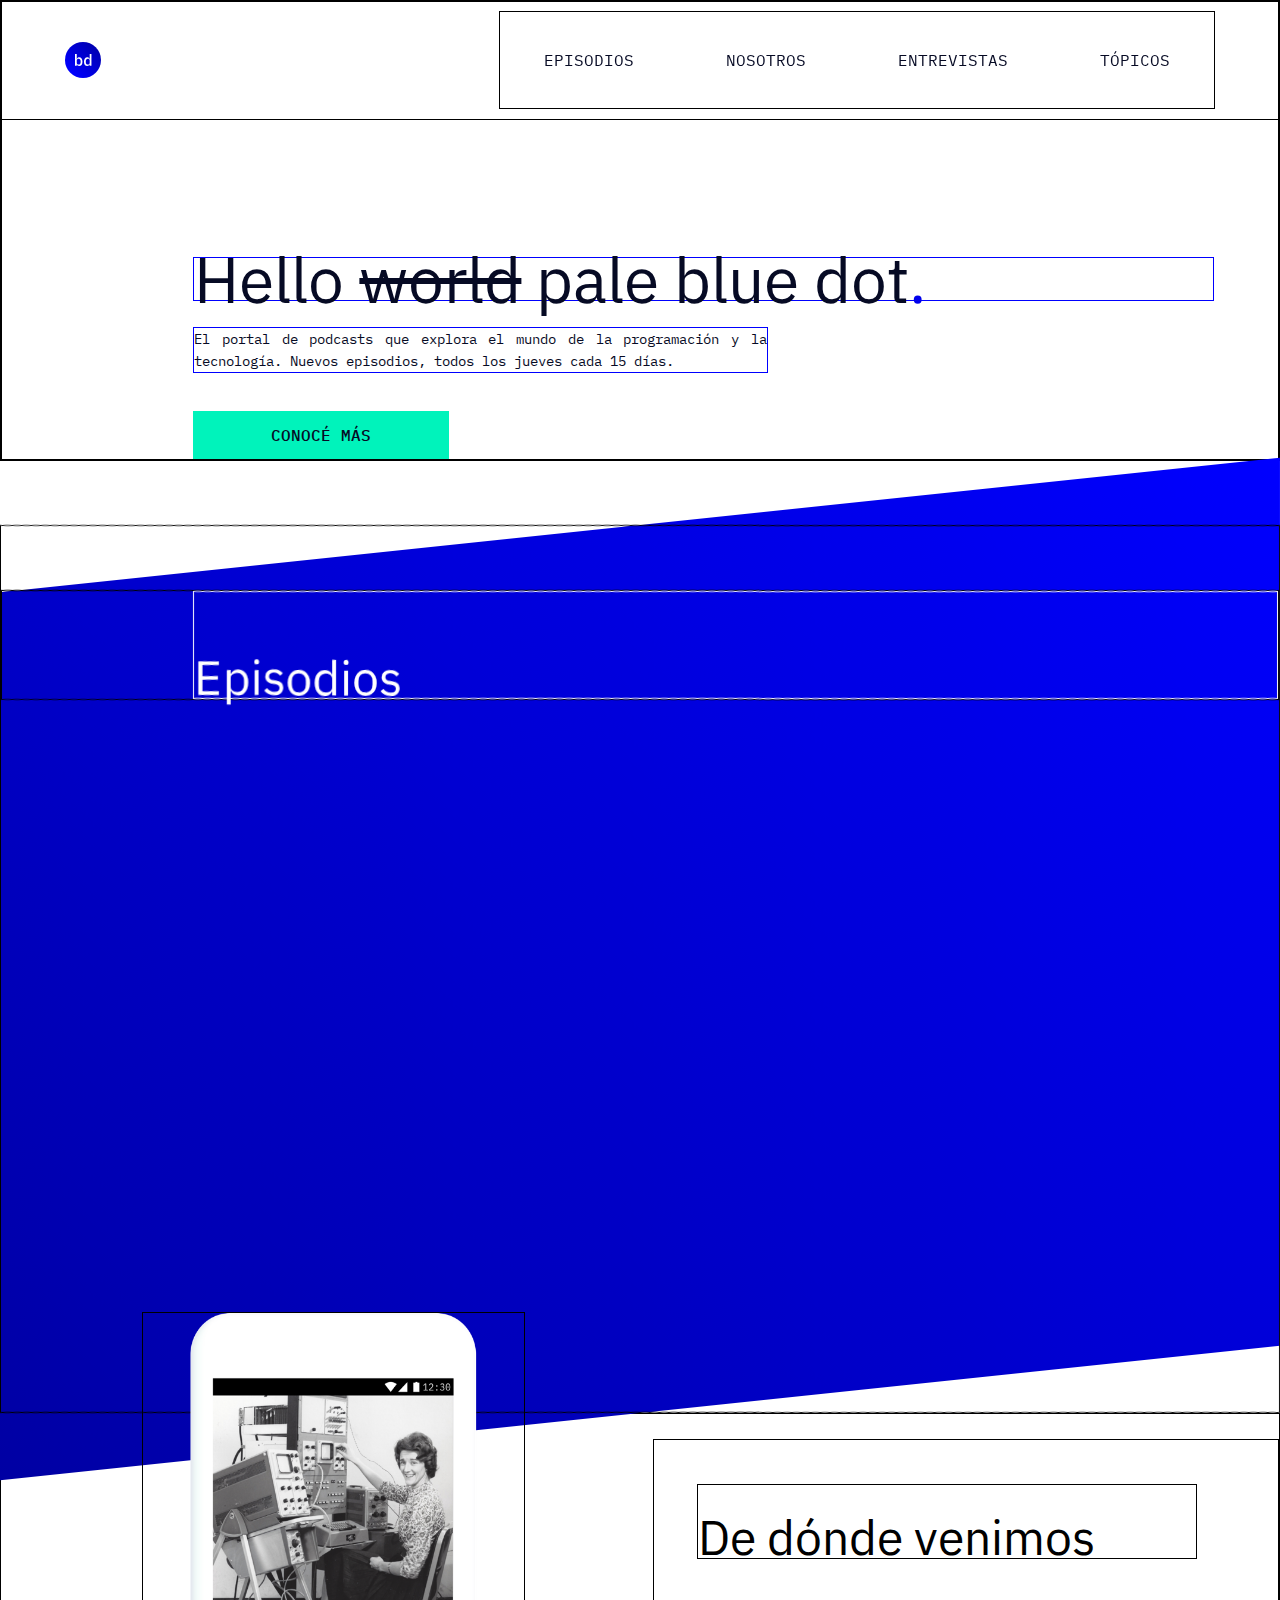
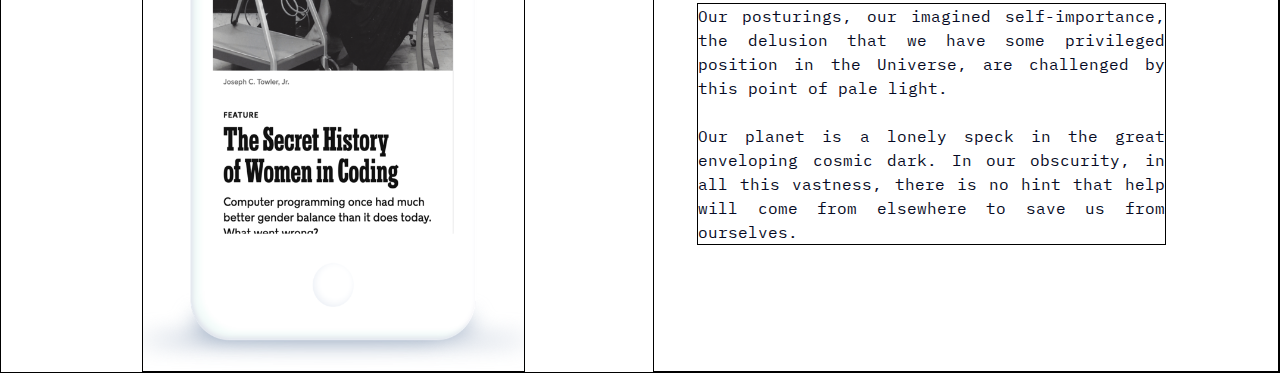
==== index.html @ 6a72f2ea "refactor nosotros" ====
<!DOCTYPE html>
<html lang="en">
    <head>
        <meta charset="UTF-8">
        <meta name="viewport" content="width=device-width,initial-scale=1.0">
        <link rel="stylesheet" href="Styles/styles.css"/>
        <link rel="stylesheet" href="https://use.fontawesome.com/releases/v5.8.1/css/all.css" integrity="sha384-50oBUHEmvpQ+1lW4y57PTFmhCaXp0ML5d60M1M7uH2+nqUivzIebhndOJK28anvf" crossorigin="anonymous">
        <title>PodCast</title>   
    </head>

    <body>
      <header>
        <img class="logo" src="Images/logo.svg" alt="LogoAplicacion"/>
         <nav>
            <div class="menu">
              <input class="menu-btn" type="checkbox" id="menu-btn"/>
              <label class="menu-icon" for="menu-btn">
                <i id="bars" class="fa fa-bars"></i>
                <i id="cross" class="fas fa-times"></i>
              </label>
                  <ul>
                    <li><a href="#episodies">EPISODIOS</a></li>
                    <li><a href="#about_us">NOSOTROS</a></li>
                    <li><a href="#lnkguests" >ENTREVISTAS</a></li>
                    <li><a href="#lnkTopics">TÓPICOS</a></li>
                  </ul>
            </div>
         </nav>
      </header> 
      <main>
        
         <section  id="home" >
            <div class="container"> 
              <h1>Hello <span id="spanWorld">world</span> pale blue dot<span id="dot">.</span></h1>
              <p id="pmobile">Un podcast que explora el mundo de la programación. Nuevos episodios, todos los jueves cada 15 días.</p>
              <p id="pweb">El portal de podcasts que explora el mundo de la programación y la tecnología. Nuevos episodios, todos los jueves cada 15 días.</p>
              <button class="button"><a href="#lnksocialNetworks">CONOCÉ MÁS</a></button>
            </div>
         </section>

         <section id="episodies">
            <div class="container"> 
              <div class="tittleEpisodes">
                <h2>Episodios</h2>
              </div>
                <div class="frames">
                  <iframe class="iframe" src="https://open.spotify.com/embed-podcast/episode/6eCHJ8yOYtksW8OT93Dbdu" allow="encrypted-media"></iframe>
                  <iframe class="iframe" src="https://open.spotify.com/embed-podcast/episode/1ezdL2ivAGLwSE6Xbssxqt" allow="encrypted-media"></iframe>
                  <iframe class="iframe" src="https://open.spotify.com/embed-podcast/episode/31VyAQAwBiKoHVoYUCEzjQ" allow="encrypted-media"></iframe>
                  <iframe class="iframe" src="https://open.spotify.com/embed-podcast/episode/3BEGxvpxQz49uEfOx1MVkA" allow="encrypted-media"></iframe>
                </div>
                </div>
         </section>

         <section id="about_us">
           <div class="container"> 
              <img class="img" src="Images/phone.png" alt="phone"/>
            <div id="information_about_us">
              <h2>De dónde venimos</h2>
              <p>Our posturings, our imagined self-importance, the delusion that we have some privileged position in the Universe, are challenged by this point of pale light. 
               <br> <br> Our planet is a lonely speck in the great enveloping cosmic dark. In our obscurity, in all this vastness, there is no hint that help will come from elsewhere to save us from ourselves.</p>
            </div>
           </div>
         </section>
      </main>
    </body>
</html>
---- Styles/styles.css ----
@import url("https://fonts.googleapis.com/css?family=IBM+Plex+Sans:400,500,600&display=swap");
@import url("https://fonts.googleapis.com/css?family=IBM+Plex+Mono:400,500&display=swap");

* {
  margin: 0;
  padding:0;
  box-sizing: border-box;
  -moz-box-sizing:border-box ;
  -webkit-box-sizing: border-box;
}

/*GENERALES*/
.container {
  width: 100%;
  height: auto;
  padding-top: 10%;
  border: #000000 1px solid;
}

p {
  font-family: 'IBM Plex Mono', monospace;
  text-align: justify;
  font-size: 0.875em;
  color: #060A24;
  letter-spacing: 0;
  line-height: 22px;
}

h1 {
  font-family: 'IBM Plex Sans', sans-serif;
  font-size: 2.25em;
  color: #060A24;
  line-height: 42px;
  font-weight: 400;
  letter-spacing: 0;
}

.button {
  height:3em;
  font-family: 'IBM Plex Mono', monospace;
  font-weight: 500;
  font-size: 1em;
  background-color: #00F3BB;
  letter-spacing: 0;
  text-align: center;
  border: none;
}

.button a {
  text-decoration: none;
  color: #060A24;
}

button:hover {
  color :#FFFFFF;
  background: #00F0B8; 
  background: -webkit-linear-gradient(to left, #0000FE, #00F0B8);
  background: linear-gradient(to left, #0000FE, #00F0B8); 
}

h2{
  color: #000000;
  font-family: 'IBM Plex Sans', sans-serif;
  font-size: 2.25em;
  letter-spacing: 0;
  line-height: 42px;
  font-weight: 400;
  font-size: 40px;
}

/*HEADER*/
header {
  display: flex;
  position: fixed;
  justify-content: space-between;
  align-items: center;
  width: 100%;
  padding: 10px 5%;
  border: #000000 1px solid;
  /*background-color: #FFFFFF;
  z-index: 1;*/
}

header .logo {
  width: 24px;
}

header .menu-btn {
  display: none;
}

header nav .menu ul {
  width: 100%;
  position: absolute;
  right: 0;
  overflow: hidden;
  list-style: none;
  background: #0000EC;
  height: 0px;
  top: 44px;
  border: #000000 1px solid;
}

li a {
  display: block;
  margin: 24px;
  font-family: 'IBM Plex Mono', monospace;
  color: #FFFFFF ;
  line-height: 28px;
  font-size: 1em;
  text-decoration: none;
}

 li a:active  {
  color: rgba(6, 10, 36, 0.56);
  text-decoration: line-through;
}

header nav .menu .menu-btn:checked ~ ul {
  height: auto;
  transition: flex-basis 500ms ease-in-out;
}

#menu-btn:checked + label #bars{
  display: none;
  transition: flex-basis 500ms ease-in-out;
}
#menu-btn:not(:checked) + label #cross{
  display: none;
  transition: flex-basis 500ms ease-in-out;
}

/*HOME*/
#home  {
  display: flex;
  flex-direction: column;
  width: 100%;
  height: auto;
  border: #000000 1px solid;
}


#home h1 {
  width: 80%;
  margin: 5%;
  padding-top: 5%;
  border: #000000 1px solid;
}

#home p {
  margin: 5%;
  border: #000000 1px solid;
}

#home #pweb {
  display: none;
}


#home #dot {
  color:#060A24;
}

#spanWorld{
  text-decoration: line-through;
}

#home .button{
  width: 90%;
  margin: 5% ;
}

/*EPISODIES*/
#episodies {
  background-image: linear-gradient(225deg, #0000FF 0%, #0000A3 100%);
 -webkit-transform: skewY(-6deg);
 -ms-transform: skewY(-6deg);
  transform: skewY(-6deg);
  margin-top: 5%;
}

#episodies>* {
  -webkit-transform: skewY(6deg);
  -ms-transform: skewY(6deg);
  transform: skewY(6deg);
}

#episodies .tittleEpisodes {
  width: 100%;
  border: #000000 1px solid;
}

#episodies h2 {
  margin: 5%;
  padding-top: 5%;
  color: #FFFFFF;
  border: #000000 1px solid;
}

.frames {
  display: grid;
  grid-template-rows: repeat(4, 1fr);
  justify-content: center;
  /*margin: 10%;*/
  margin: 10% 10% 30% 10%
}

.iframe {
    width: 90%;
    height: 232px;
    margin: 4% 0% 0% 4%;
    border: none;
}

/*ABOUT AS*/

.img {
  width: 90%;
  position: relative;
  margin: -33% 0% 0% 5%;
}

#about_us .container  {
  display: flex;
  flex-direction: column;
  justify-content: center;
  width: 100%;
  border: #000000 1px solid;
}

#about_us h2 {
  width: 80%;
  margin: 5%;
  padding-top: 5%;
  border: #000000 1px solid;
}

#about_us p {
  margin: 5%;
  border: #000000 1px solid;
}






/*MEDIAQUERIES*/
/*TABLET*/
@media (min-width: 768px) {

  /*HOME*/
  #home h1 {
    margin: 0% 0% 0% 10%;
    padding-top: 0%;
    border:red 1px solid;
  }

  #home p {
    margin: 2% 0% 0% 10%;
    border: red 1px solid;
    width: 70%;
  }

  #home #pmobile {
    display: none;
  }

  #home #pweb {
     display: block;
  }
  
  #home #dot {
    color:#0000EC;
  }
  
  #home .button {
    margin: 3% 0% 0% 10%;
    width: 30%;
  }

   /*EPISODIES*/
   #episodies h2 {
    font-size: 3em;
    margin: 0% 0% 0% 10%;
    border:white 1px solid;
  }

  #episodies .container {
    padding-top: 5%;
  }

  .frames {
    display: grid;
    grid-template: repeat(2, 1fr)/repeat(2, 1fr);
    justify-content: center;
    margin: 0% 3% 10% 3%;
  }

  .iframe {
    margin: 10% 0% 0% 4%;
  }

  /*ABOUT AS*/

  #about_us .container {
    display: flex;
    flex-direction: row;
    border: #000000 1px solid;
    padding-top: 2%;
  }

  .img {
    width: 40%;
    height: 40%;
    position: relative;
    margin: -11% 0% 0% 5%;
    border: #000000 1px solid;
  }

  #about_us h2 {
    margin: 7%;
    font-size: 3em;
    border: #000000 1px solid;
  }

  #about_us p {
    width: 75%;
    margin: 7%;
    border: #000000 1px solid;
    font-size: 1em;
    line-height: 24px;
  }

  #information_about_us{
    margin: 0% 0% 0% 5%;
    width: 100%;
    border: #000000 1px solid;
  }
  
}

/*DESKTOP*/
@media (min-width: 1220px) {
  
  /*HEADER*/
  header nav .menu .menu-icon {
    display: none;
  }

  header nav .menu ul {
    position: relative;
    overflow: hidden;
    align-items: flex-end;
    background: unset;
    height: unset;
    top: 0;
  }

  header nav .menu  ul li {
    padding: 5px 10px;
    display: inline-block;
  } 

  li a {
    padding: 5px 10px;
    color: #060A24; 
  }

  li a:hover{
    text-decoration: line-through;
    color: #00F3BB ;
  }

  li a:active{
    text-decoration: line-through;
    color: rgba(6,10,36,0.56);
  }

  header .logo {
    width: 36px;
  }
  
  /*HOME*/
  #home h1 {
    font-size: 4em;
    margin: 10% 0% 0% 15%;
    border:blue 1px solid;
  }

  #home p {
    margin: 2% 0% 0% 15%;
    border: blue 1px solid;
    width: 45%;
  }

  #home #pmobile {
    display: none;
  }

  #home #pweb {
    display: block;
  }
  
  #home #dot {
    color:#0000EC;
  }
  #home .button {
    margin: 3% 0% 0% 15%;
    width: 20%;
  }

  /*EPISODIES*/
  #episodies h2 {
    font-size: 3em;
    margin: 0% 0% 0% 15%;
    border:white 1px solid;
  }
  #episodies .container {
    padding-top: 5%;
  }

 .frames {
    display: grid;
    grid-template: repeat(2, 1fr)/repeat(2, 1fr);
    justify-content: center;
    margin: 0% 3% 10% 3%;
  }

  .iframe {
    margin: 10% 0% 0% 4%;
  }



/*ABOUT AS*/

  #about_us .container {
    display: flex;
    flex-direction: row;
    border: #000000 1px solid;
    padding-top: 2%;
  }

  .img {
    width: 30%;
    height: 660px;
    position: relative;
    margin: -10% 0% 0% 11%;
    border: #000000 1px solid;
  }

  #about_us h2 {
    margin: 7%;
    font-size: 3em;
    border: #000000 1px solid;
  }

  #about_us p {
    width: 75%;
    margin: 7%;
    border: #000000 1px solid;
    font-size: 1em;
    line-height: 24px;
  }

  #information_about_us{
    margin: 0% 0% 0% 10%;
    width: 100%;
    border: #000000 1px solid;
  }

}
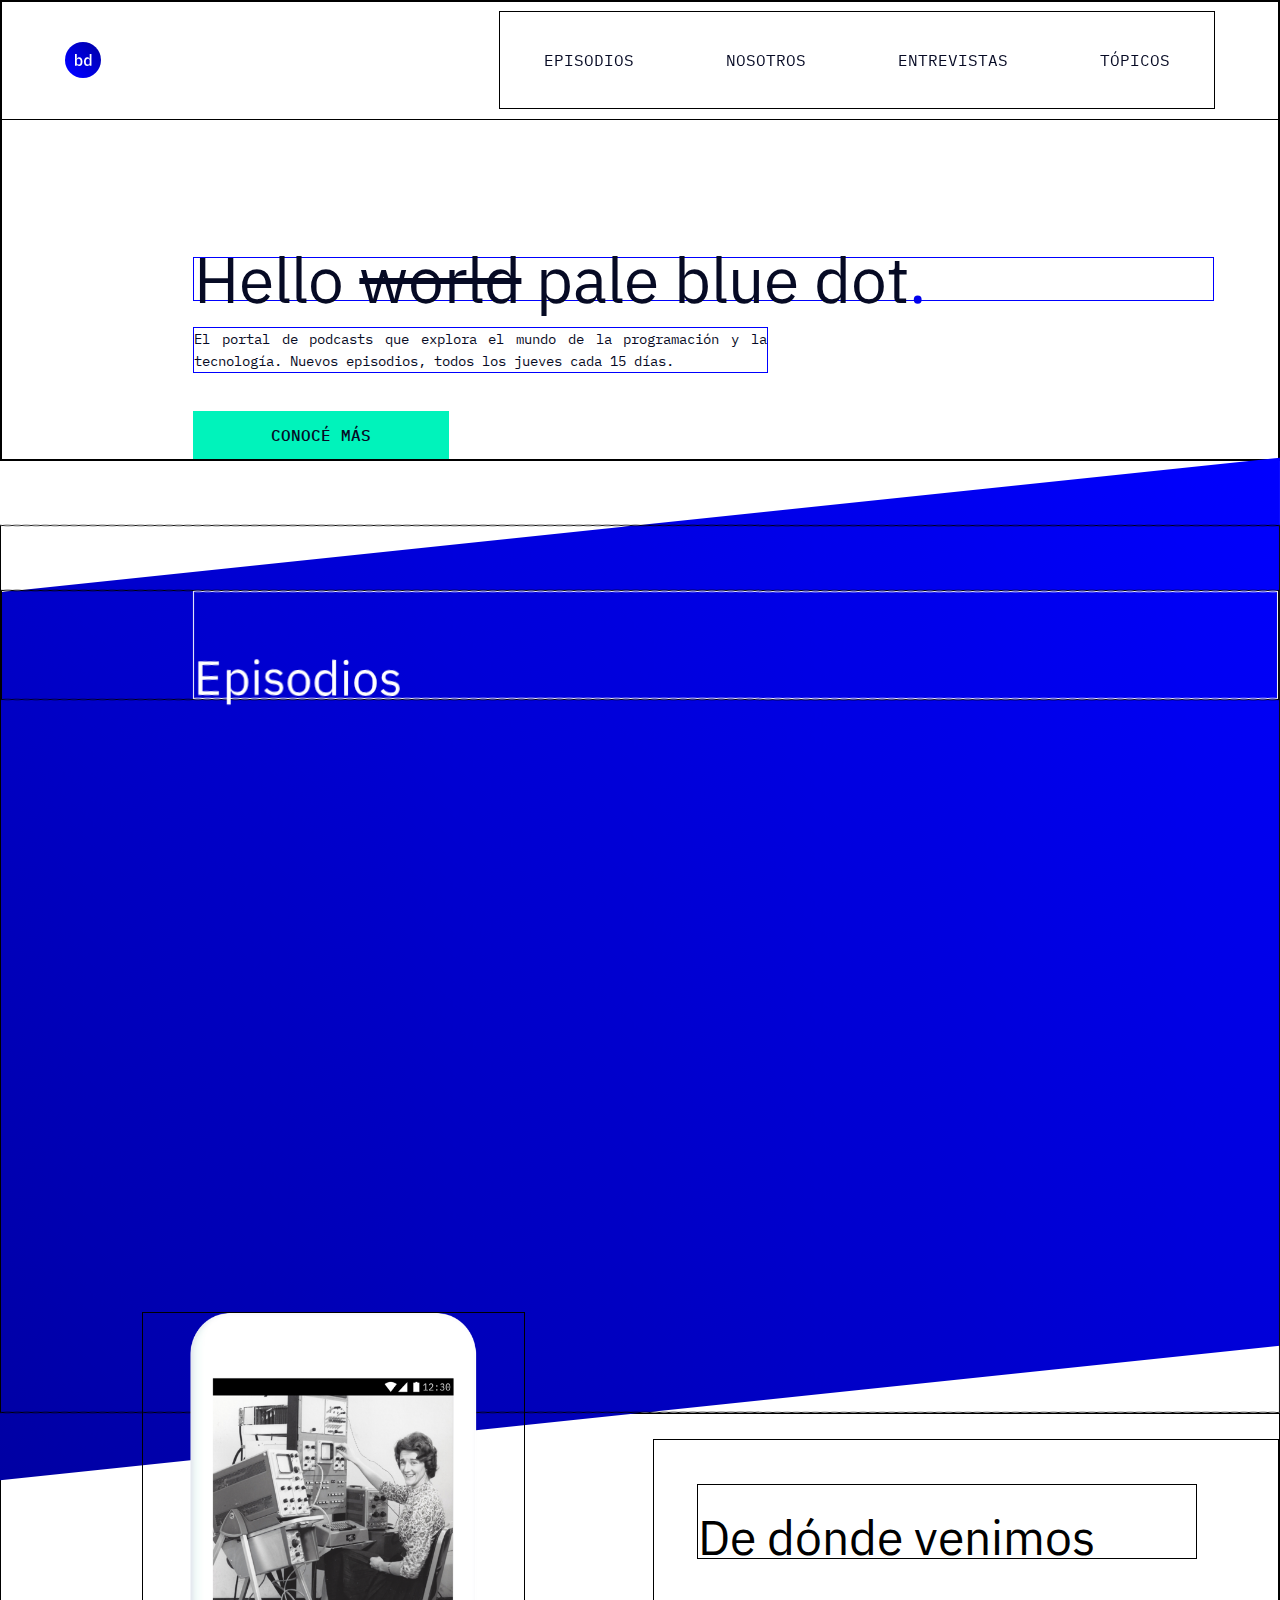
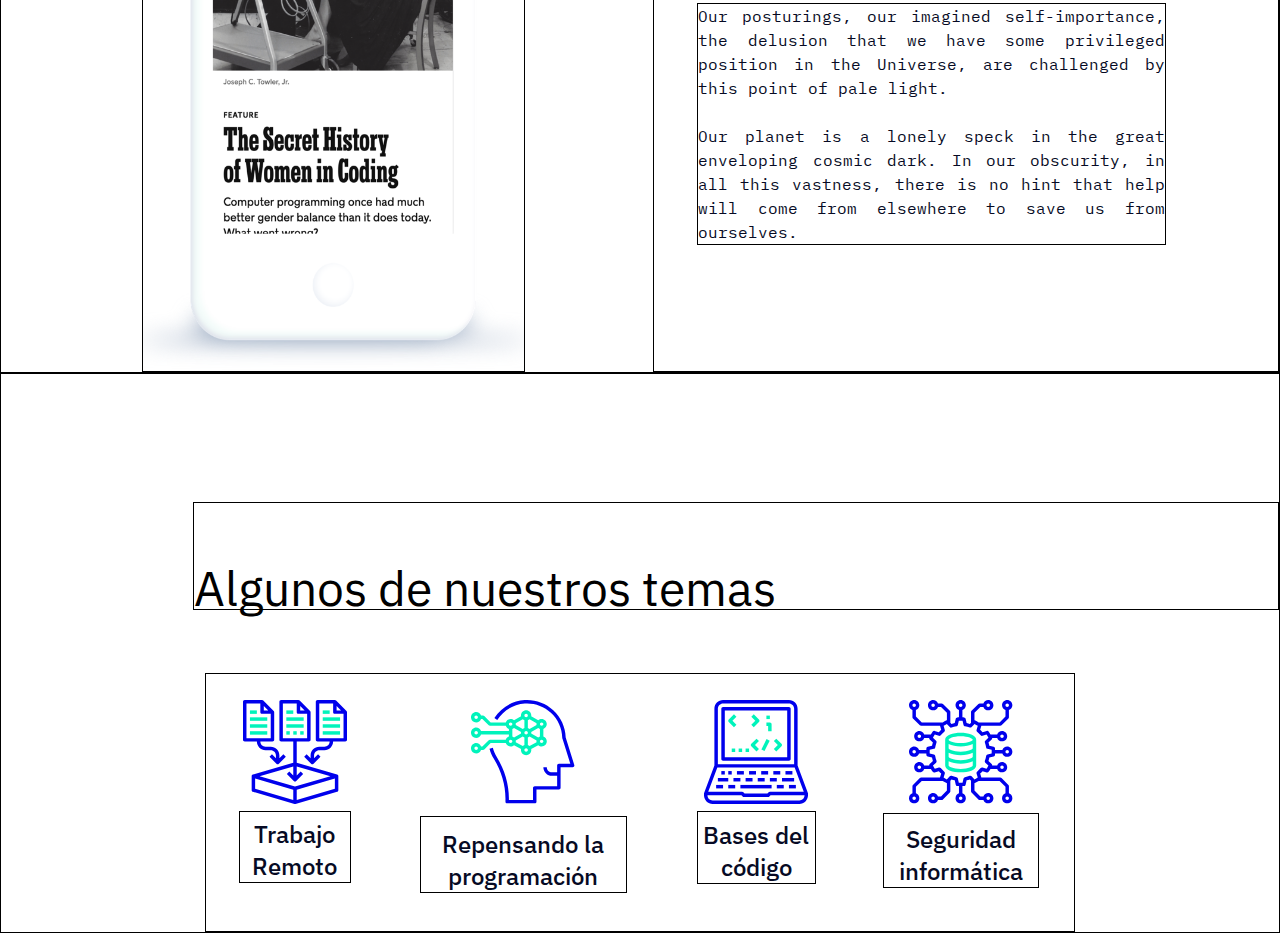
==== commit 6f4b30b9: "refactor topics" ====
--- a/index.html
+++ b/index.html
@@ -28,7 +28,6 @@
          </nav>
       </header> 
       <main>
-        
          <section  id="home" >
             <div class="container"> 
               <h1>Hello <span id="spanWorld">world</span> pale blue dot<span id="dot">.</span></h1>
@@ -62,6 +61,30 @@
             </div>
            </div>
          </section>
+
+         <section id="topics">
+           <div class="container" >
+              <h2>Algunos de nuestros temas</h2>
+              <div class="topic_icons">
+                <div class="icon">
+                  <img src="Images/icon1.svg" alt="icon1"/>
+                  <h3>Trabajo Remoto</h3>  
+                </div>
+                <div class="icon">
+                  <img src="Images/icon2.svg" alt="icon2"/>
+                  <h3>Repensando la programación</h3>   
+                </div>
+                <div class="icon">
+                  <img src="Images/icon3.svg" alt="icon3"/>
+                  <h3>Bases del código</h3>  
+                </div>
+                <div class="icon">
+                  <img src="Images/icon4.svg" alt="icon4"/>
+                  <h3>Seguridad informática</h3>    
+                </div>
+              </div> 
+           </div>
+         </section>
       </main>
     </body>
 </html>--- a/Styles/styles.css
+++ b/Styles/styles.css
@@ -68,6 +68,15 @@
   font-size: 40px;
 }
 
+h3 {
+  font-family: 'IBM Plex Sans', sans-serif;
+  font-size: 1.5em;
+  color: #060A24;
+  font-weight: 500;
+  letter-spacing: 0;
+  text-align: center;
+}
+
 /*HEADER*/
 header {
   display: flex;
@@ -213,6 +222,25 @@
 }
 
 /*ABOUT AS*/
+#about_us .container  {
+  display: flex;
+  flex-direction: column;
+  justify-content: center;
+  width: 100%;
+  border: #000000 1px solid;
+}
+
+#about_us h2 {
+  width: 80%;
+  margin: 5%;
+  padding-top: 5%;
+  border: #000000 1px solid;
+}
+
+#about_us p {
+  margin: 5%;
+  border: #000000 1px solid;
+}
 
 .img {
   width: 90%;
@@ -220,29 +248,43 @@
   margin: -33% 0% 0% 5%;
 }
 
-#about_us .container  {
+/*GUESTS*/
+
+
+/*TOPICS*/
+
+#topics .container  {
   display: flex;
   flex-direction: column;
-  justify-content: center;
-  width: 100%;
-  border: #000000 1px solid;
-}
-
-#about_us h2 {
-  width: 80%;
+  width: 100%;
+  border: #000000 1px solid;
+}
+
+#topics h2 {
   margin: 5%;
   padding-top: 5%;
   border: #000000 1px solid;
 }
 
-#about_us p {
-  margin: 5%;
-  border: #000000 1px solid;
-}
-
-
-
-
+#topics h3 {
+  margin: 3%;
+  padding-top: 3%;
+  border: #000000 1px solid;
+}
+
+#topics .topic_icons {
+  display: flex;
+  flex-direction: column;
+  justify-content: space-around;
+}
+
+
+.icon {
+  display: flex;
+  flex-direction: column;
+  align-items: center;
+  margin: 3%;
+}
 
 
 /*MEDIAQUERIES*/
@@ -381,6 +423,10 @@
     width: 36px;
   }
   
+  h2 {
+    font-size: 3em;
+  }
+
   /*HOME*/
   #home h1 {
     font-size: 4em;
@@ -412,7 +458,6 @@
 
   /*EPISODIES*/
   #episodies h2 {
-    font-size: 3em;
     margin: 0% 0% 0% 15%;
     border:white 1px solid;
   }
@@ -452,7 +497,6 @@
 
   #about_us h2 {
     margin: 7%;
-    font-size: 3em;
     border: #000000 1px solid;
   }
 
@@ -470,5 +514,24 @@
     border: #000000 1px solid;
   }
 
-}
-
+  /*TOPICS*/
+  #topics h2 {
+    margin: 0% 0% 0% 15%;
+    border: #000000 1px solid;
+  }
+
+  #topics .topic_icons {
+    display: flex;
+    flex-direction: row;
+    margin: 5% 16% 0% 16%;
+    border: #000000 1px solid;
+  }
+
+  #topics h3 {
+    margin:5%;
+    padding-top: 5%;
+    border: #000000 1px solid;
+  }
+
+}
+
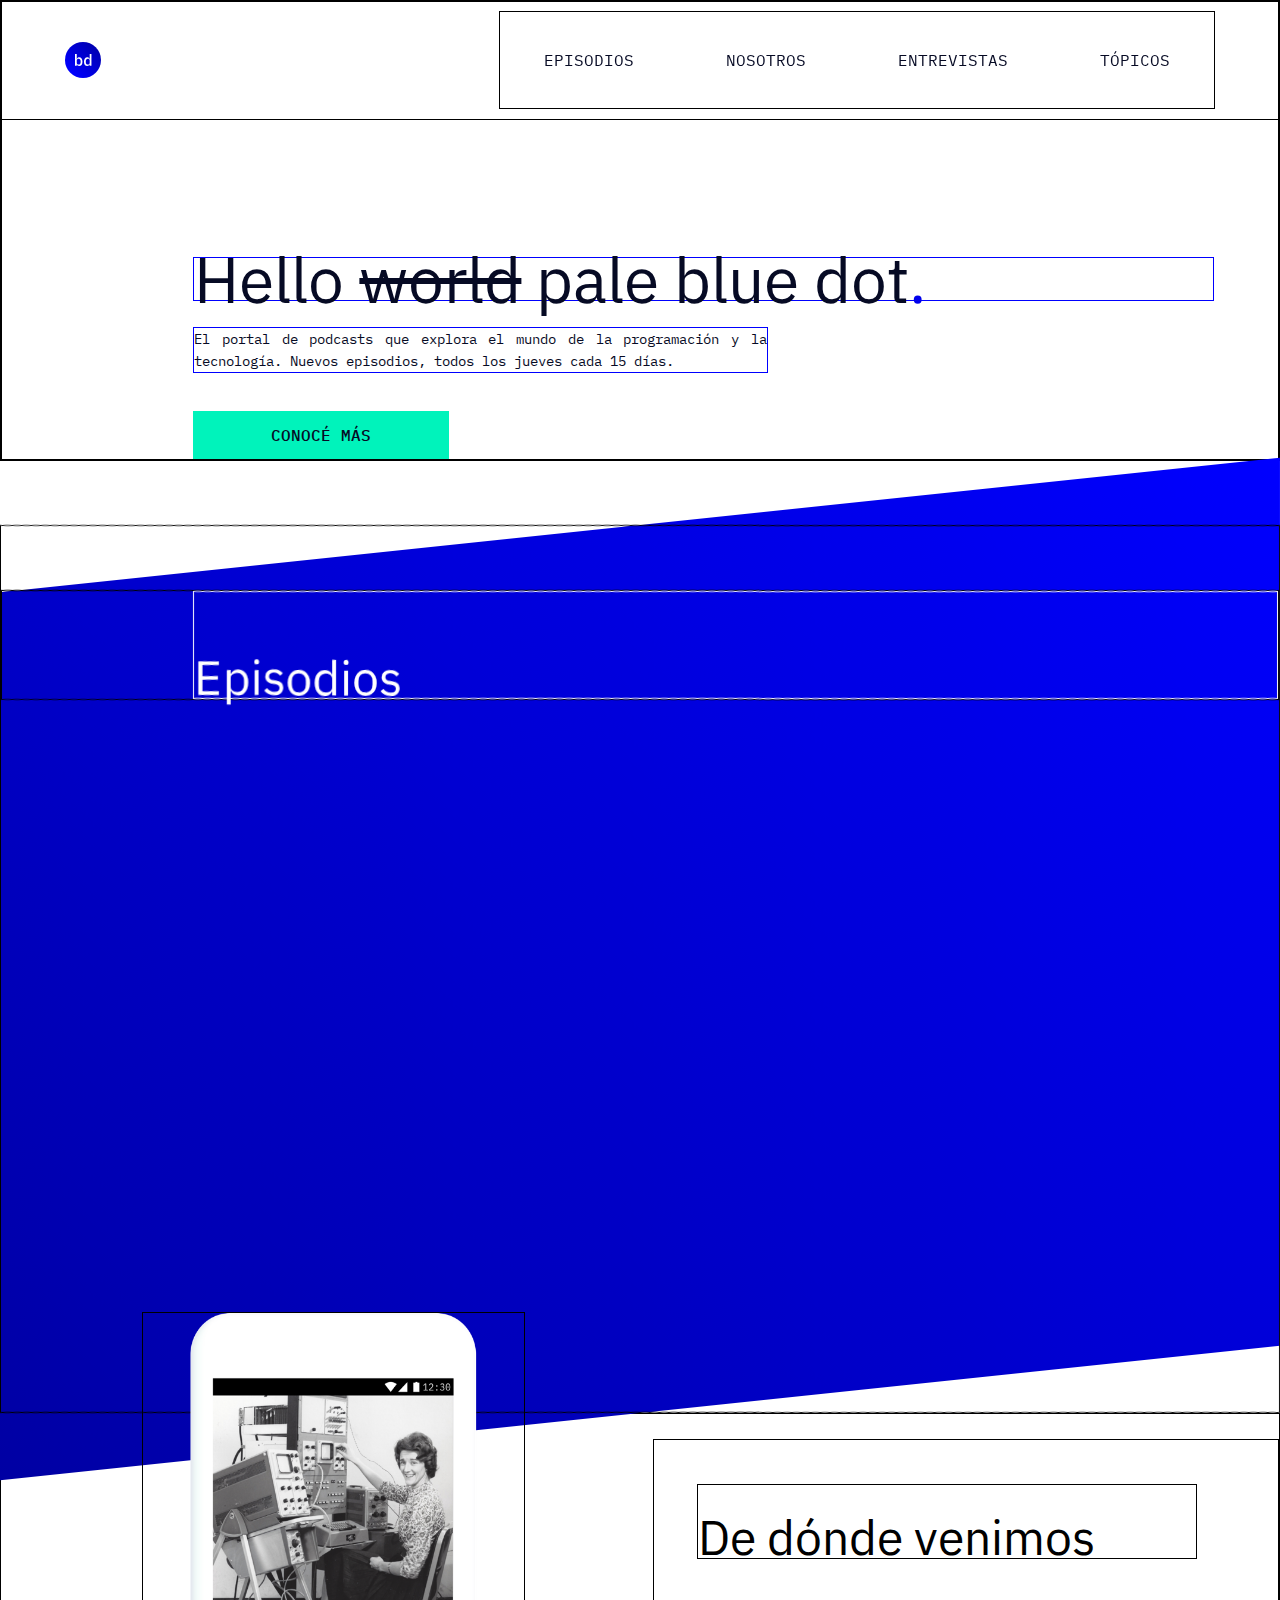
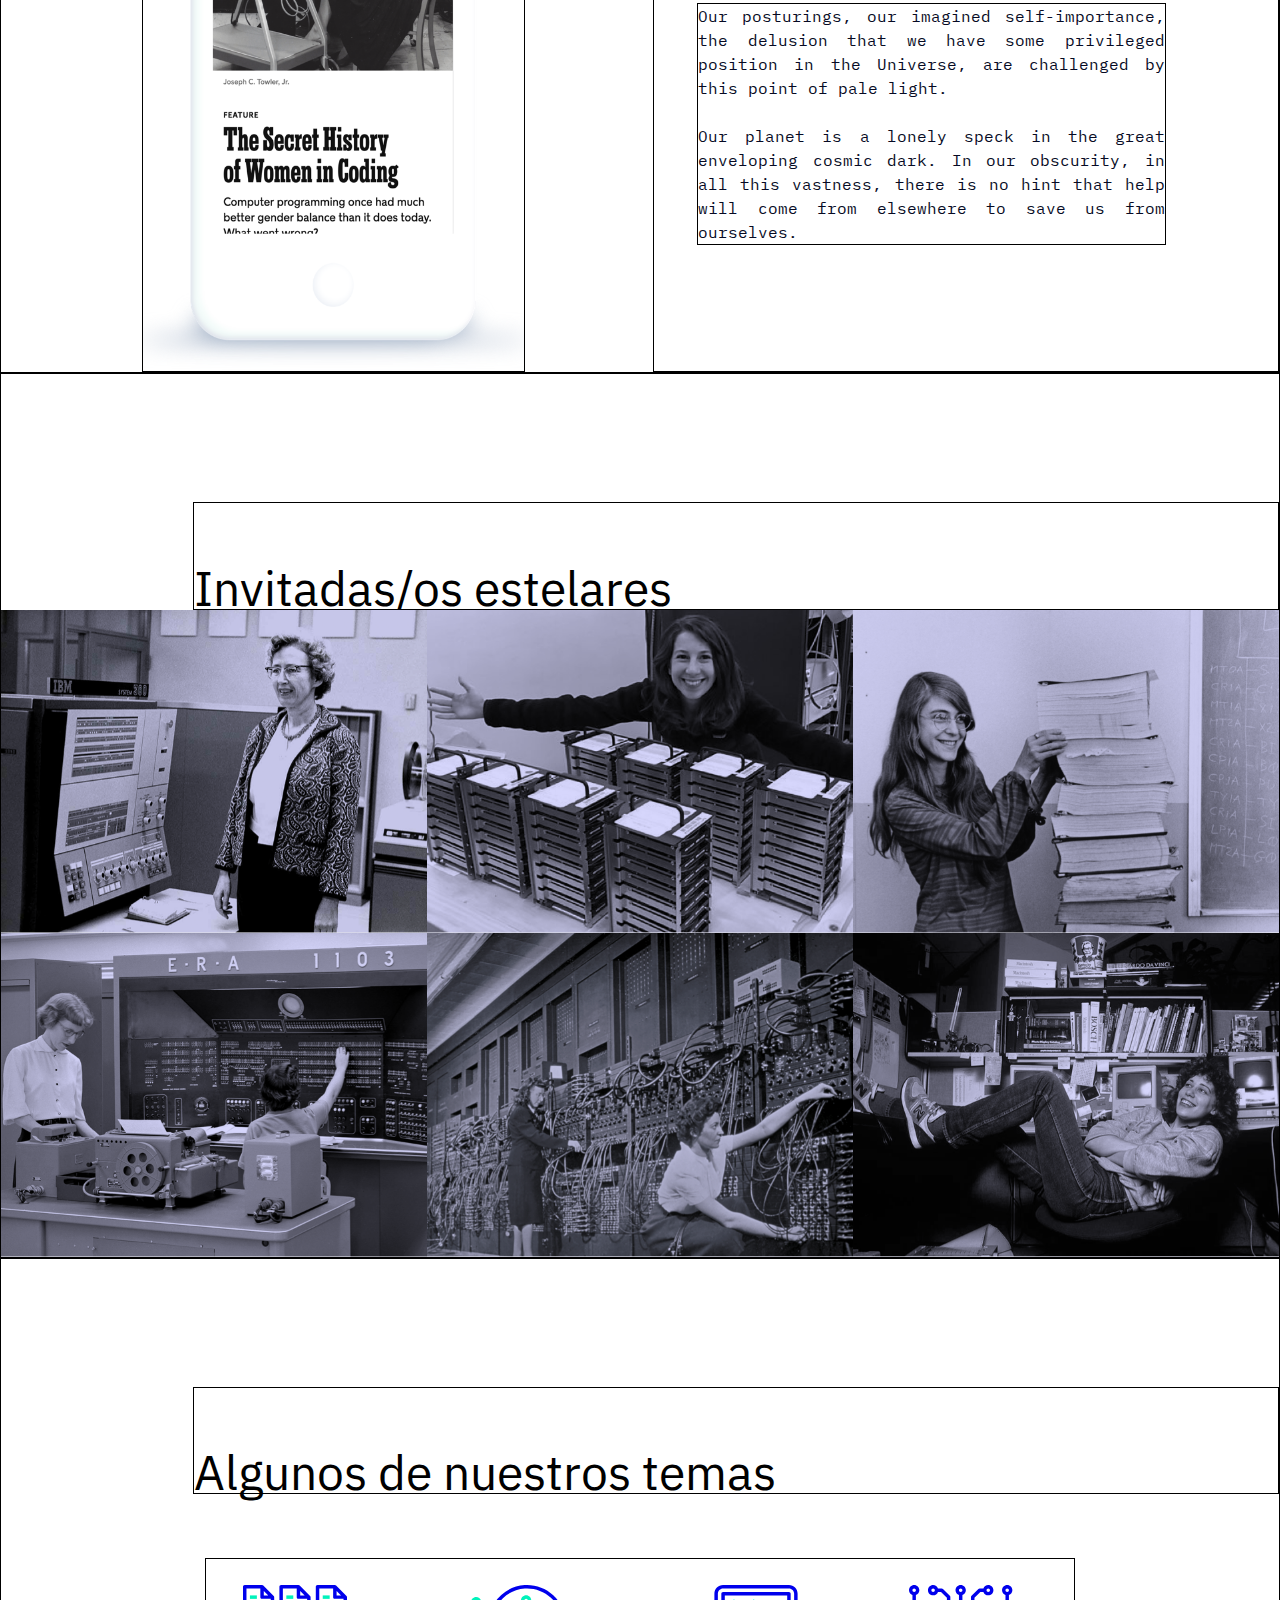
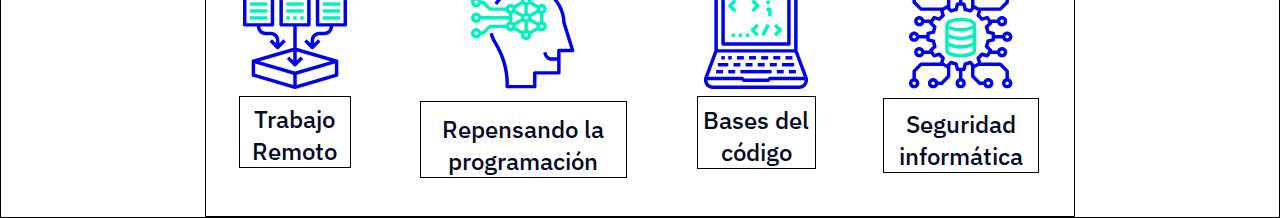
==== commit 41ef261f: "refactor guests" ====
--- a/index.html
+++ b/index.html
@@ -62,6 +62,20 @@
            </div>
          </section>
 
+         <section id="guests">
+           <div class="container">
+              <h2>Invitadas/os estelares</h2>
+              <div class="grid_images"> 
+                <img class="image" src="Images/grace-hopper.png" alt="grace-hopper"/>
+                <img class="image" src="Images/Katie-Bouman.png" alt="Katie-Bouman"/>
+                <img class="image" src="Images/Margaret_Hamilton.png" alt="Margaret_Hamilton" />
+                <img class="image" src="Images/era.png" alt="computer"/>
+                <img class="image" src="Images/Computer_operators.png" alt="first"/>
+                <img class="image" src="Images/susan-kare.png" alt="susan-kare"/>
+              </div>
+           </div>
+         </section>
+
          <section id="topics">
            <div class="container" >
               <h2>Algunos de nuestros temas</h2>
@@ -84,7 +98,7 @@
                 </div>
               </div> 
            </div>
-         </section>
+         </section> 
       </main>
     </body>
 </html>--- a/Styles/styles.css
+++ b/Styles/styles.css
@@ -249,10 +249,31 @@
 }
 
 /*GUESTS*/
+#guests .container  {
+  display: flex;
+  flex-direction: column;
+  width: 100%;
+  border: #000000 1px solid;
+}
+
+#guests h2 {
+  margin: 5%;
+  padding-top: 5%;
+  border: #000000 1px solid;
+}
+
+.grid_images {
+  display: grid;
+  grid-template-rows: repeat(6, 1fr);
+}
+
+.image {
+  width: 100%;
+  height: auto
+}
 
 
 /*TOPICS*/
-
 #topics .container  {
   display: flex;
   flex-direction: column;
@@ -377,6 +398,35 @@
   #information_about_us{
     margin: 0% 0% 0% 5%;
     width: 100%;
+    border: #000000 1px solid;
+  }
+
+  /*GUESTS*/
+  #guests h2 {
+    margin: 0% 0% 0% 10%;
+     border: #000000 1px solid;
+  }
+  
+  .grid_images {
+    grid-template: repeat(2, 1fr) /repeat(3, 1fr);
+  }
+
+  /*TOPICS*/
+  #topics h2 {
+    margin: 0% 0% 0% 10%;
+    border: #000000 1px solid;
+  }
+
+  #topics .topic_icons {
+    display: flex;
+    flex-direction: row;
+    margin: 5% 10% 0% 10%;
+    border: #000000 1px solid;
+  }
+
+  #topics h3 {
+    margin:5%;
+    padding-top: 5%;
     border: #000000 1px solid;
   }
   
@@ -514,6 +564,16 @@
     border: #000000 1px solid;
   }
 
+  /*GUESTS*/
+  #guests h2 {
+    margin: 0% 0% 0% 15%;
+    border: #000000 1px solid;
+  }
+
+  .grid_images {
+    grid-template: repeat(2, 1fr) /repeat(3, 1fr);
+  }
+
   /*TOPICS*/
   #topics h2 {
     margin: 0% 0% 0% 15%;
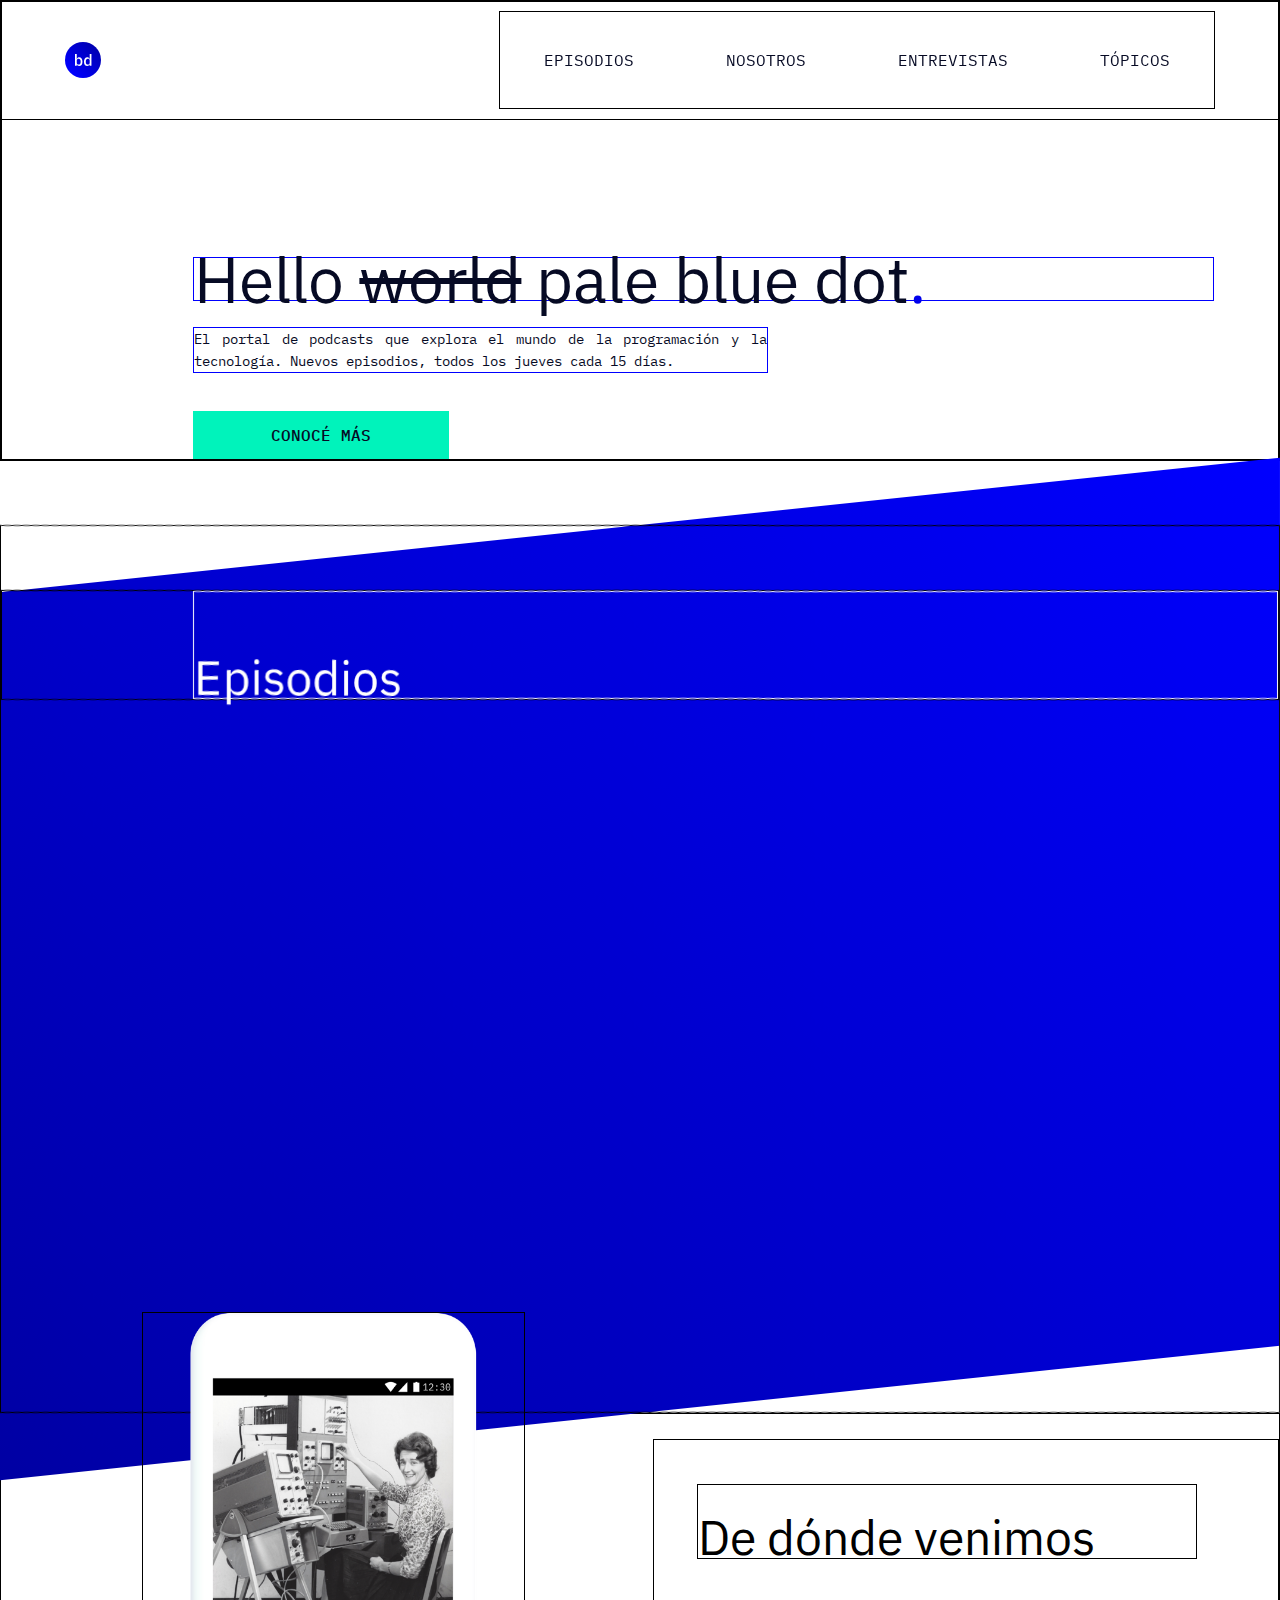
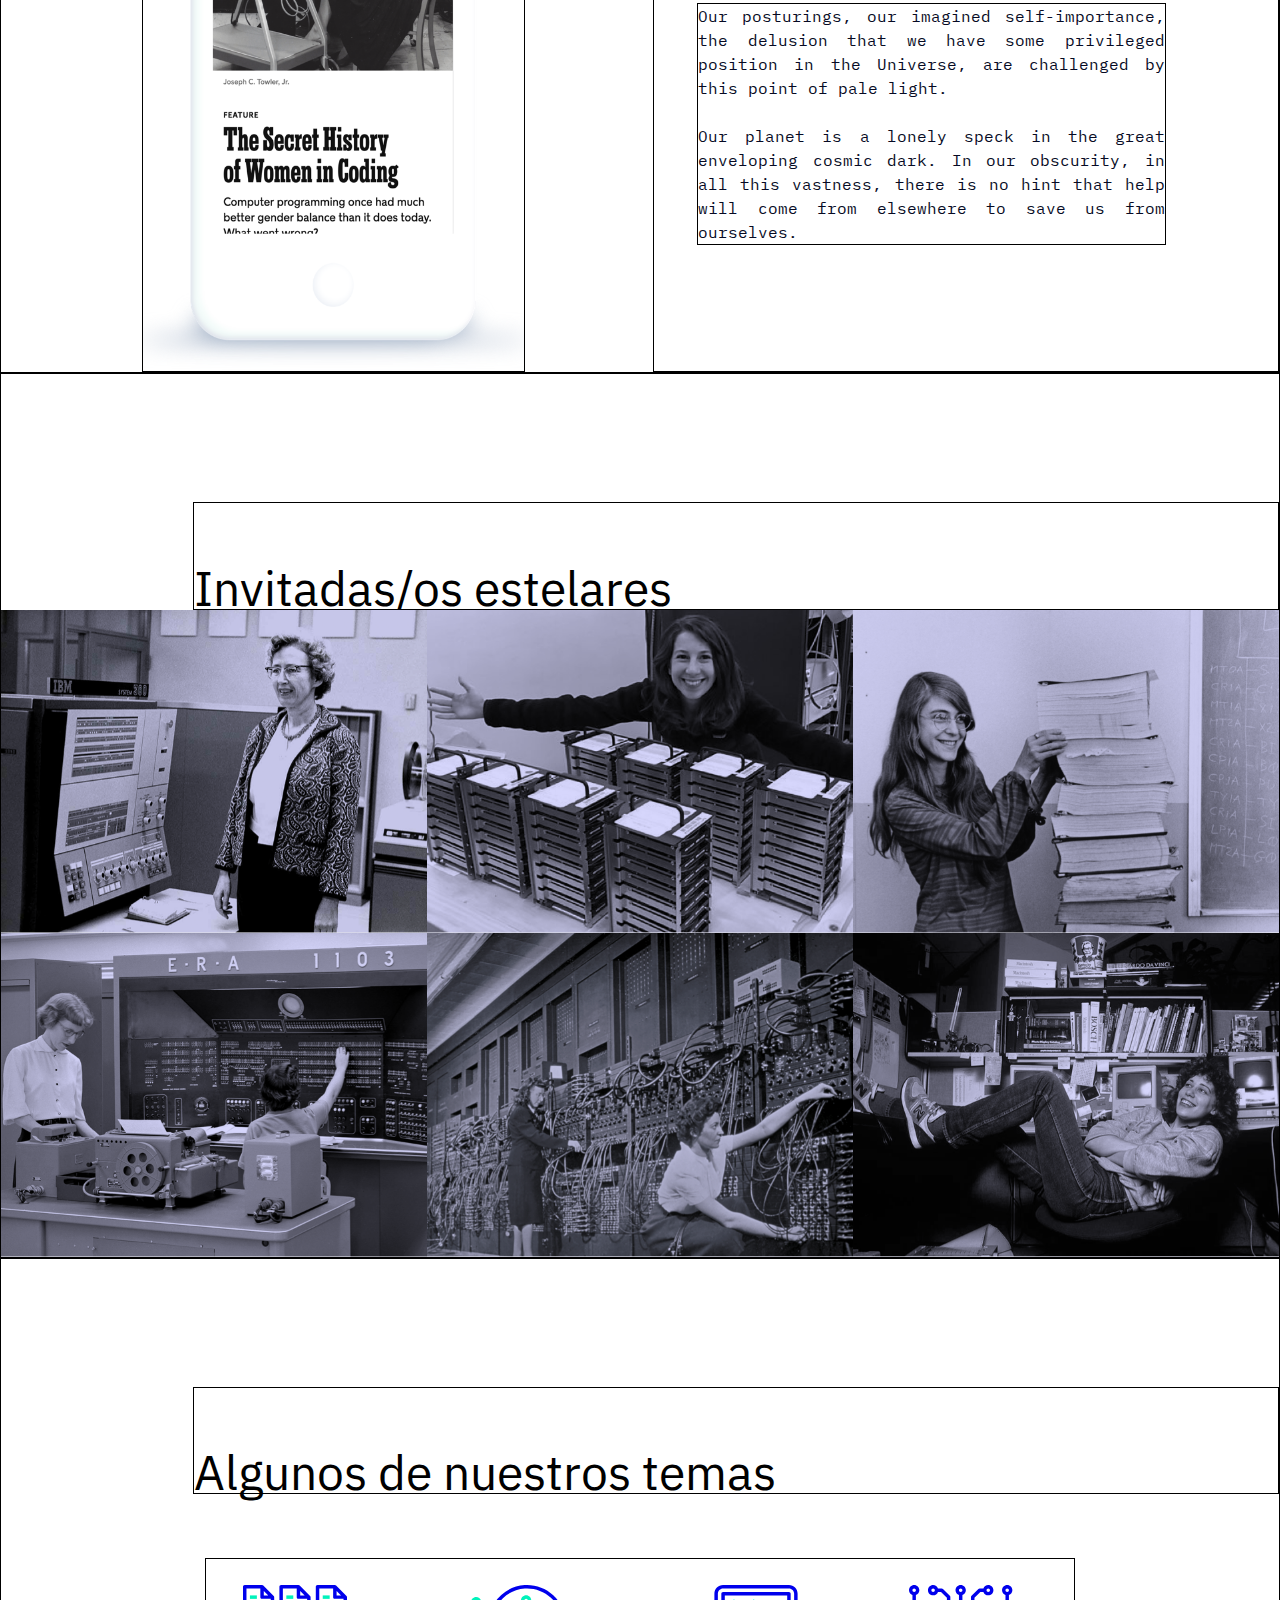
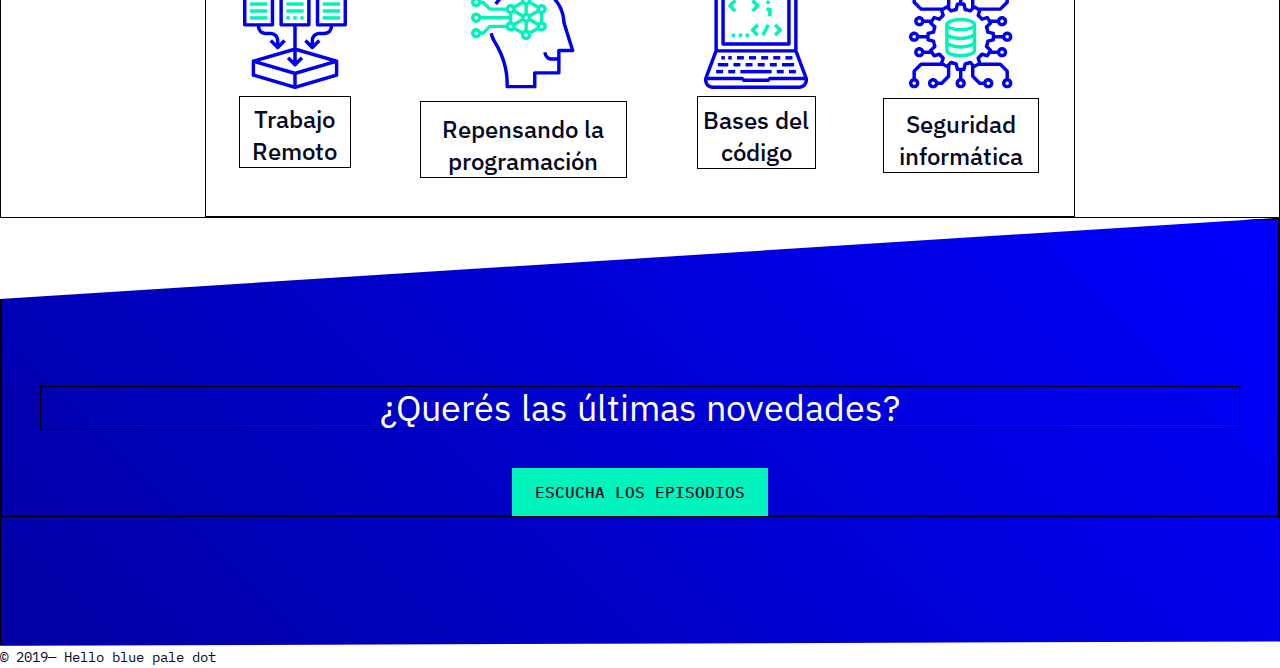
==== commit 9bded247: "refactor novedades" ====
--- a/index.html
+++ b/index.html
@@ -99,6 +99,24 @@
               </div> 
            </div>
          </section> 
+
+         <section id="news">
+           <div class="container">
+            <h3>¿Querés las últimas novedades?</h3>
+            <button class="button"><a href="#lnkepisodies">ESCUCHA LOS EPISODIOS</a></button>
+           </div>
+         </section>
+
+         <footer class="socialNetworks">
+          <p>© 2019— Hello blue pale dot</p>
+          <div class="social_icons">
+            <a href="https://open.spotify.com/user/12134467668?si=Pu_wbfTgTLyj0_R4o-F66Q" target="_blank"><i class="fab fa-spotify"></i></a>
+            <a href="https://www.instagram.com/jennymv94/" target="_blank"><i class="fab fa-instagram" aria-hidden="true"></i></a>
+            <a href="https://twitter.com/jennymv94?s=08" target="_blank"><i class="fab fa-twitter" aria-hidden="true"></i></a>
+            <a href="https://www.facebook.com/JennyMorenoVallejo08/" target="_blank"><i class="fab fa-facebook" aria-hidden="true"></i></a>
+            <a href="https://web.telegram.org/#/login" target="_blank"><i class="fab fa-telegram" aria-hidden="true"></i></a>
+          </div>
+        </footer> 
       </main>
     </body>
 </html>--- a/Styles/styles.css
+++ b/Styles/styles.css
@@ -120,7 +120,7 @@
   text-decoration: none;
 }
 
- li a:active  {
+li a:active  {
   color: rgba(6, 10, 36, 0.56);
   text-decoration: line-through;
 }
@@ -148,7 +148,6 @@
   border: #000000 1px solid;
 }
 
-
 #home h1 {
   width: 80%;
   margin: 5%;
@@ -164,7 +163,6 @@
 #home #pweb {
   display: none;
 }
-
 
 #home #dot {
   color:#060A24;
@@ -299,7 +297,6 @@
   justify-content: space-around;
 }
 
-
 .icon {
   display: flex;
   flex-direction: column;
@@ -307,6 +304,35 @@
   margin: 3%;
 }
 
+/*NEWS*/
+#news .container {
+  padding-top: 20%;
+  border: #000000 1px solid;
+  margin: 0% 0% 20% 0%;
+}
+
+#news {
+  background-image: linear-gradient(225deg, #0000FF 0%, #0000A3 100%);
+ -webkit-clip-path:  polygon(0 19%, 100% 0, 100% 99%, 0% 100%);
+ -ms-clip-path:  polygon(0 19%, 100% 0, 100% 99%, 0% 100%);
+  clip-path: polygon(0 19%, 100% 0, 100% 99%, 0% 100%);
+  border: #000000 1px solid;
+}
+
+#news h3 {
+  font-size: 2.25em;
+  line-height: 42px;
+  font-weight: 400;
+  text-align: center;
+  color: #FFFFFF;
+  margin: 3%;
+  border: #000000 1px solid;
+}
+
+#news .button{
+  width: 90%;
+  margin: 5%;
+}
 
 /*MEDIAQUERIES*/
 /*TABLET*/
@@ -428,6 +454,26 @@
     margin:5%;
     padding-top: 5%;
     border: #000000 1px solid;
+  }
+
+  /*NEWS*/
+  #news .container {
+    margin: 0% 0% 10% 0%;
+    padding-top: 15%;
+  }
+  
+  #news h3 {
+    font-size: 2.25em;
+    line-height: 42px;
+    font-weight: 400;
+    text-align: center;
+    color: #FFFFFF;
+    border: #000000 1px solid;
+  }
+  
+  #news .button{
+    width: 30%;
+    margin: 0% 33% 0% 33%;
   }
   
 }
@@ -526,10 +572,7 @@
     margin: 10% 0% 0% 4%;
   }
 
-
-
 /*ABOUT AS*/
-
   #about_us .container {
     display: flex;
     flex-direction: row;
@@ -593,5 +636,28 @@
     border: #000000 1px solid;
   }
 
-}
-
+  /*NEWS*/
+  #news .container {
+    padding-top: 10%;
+    border: #000000 1px solid;
+    margin: 0% 0% 10% 0%;
+  }
+
+  #news h3 {
+    font-size: 2.25em;
+    line-height: 42px;
+    font-weight: 400;
+    text-align: center;
+    color: #FFFFFF;
+    margin: 3%;
+    border: #000000 1px solid;
+  }
+
+  #news .button{
+    width: 20%;
+    margin: 0% 40% 0% 40%;
+    align-items: center;
+  }
+
+}
+
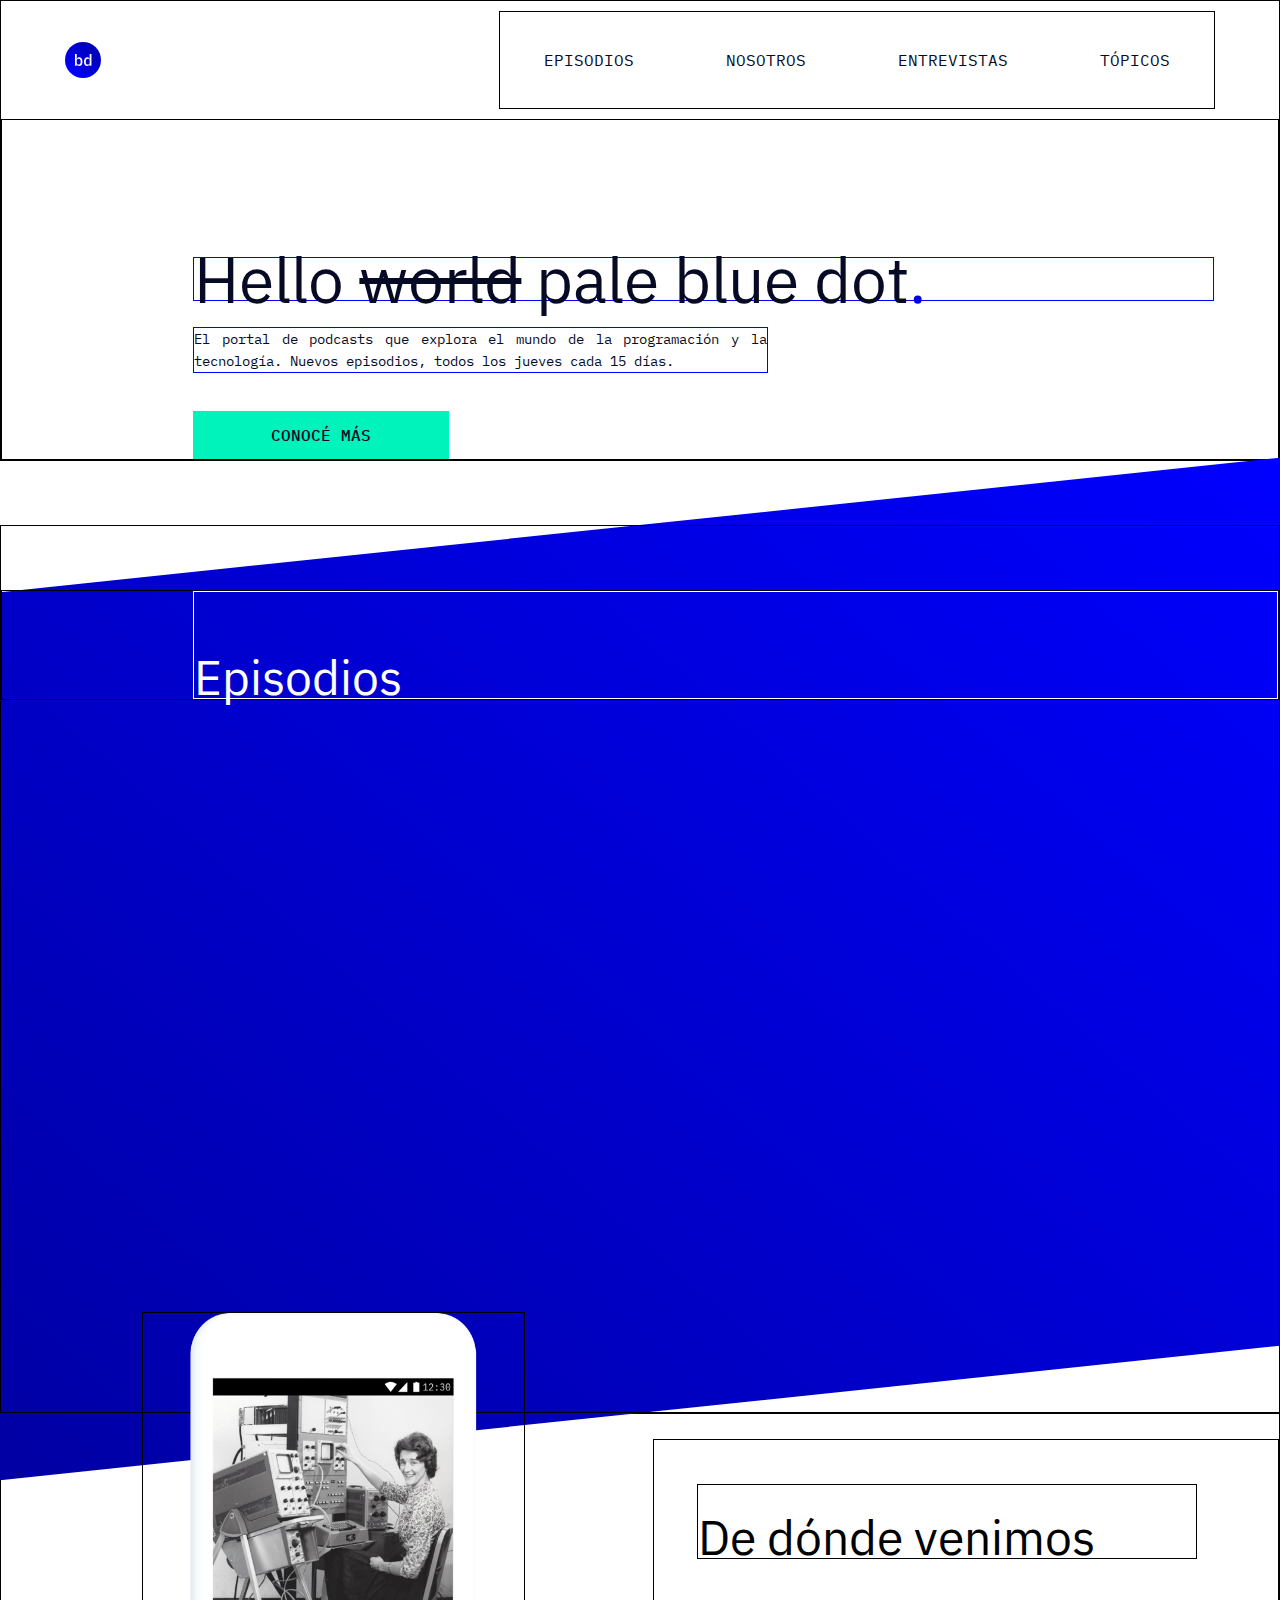
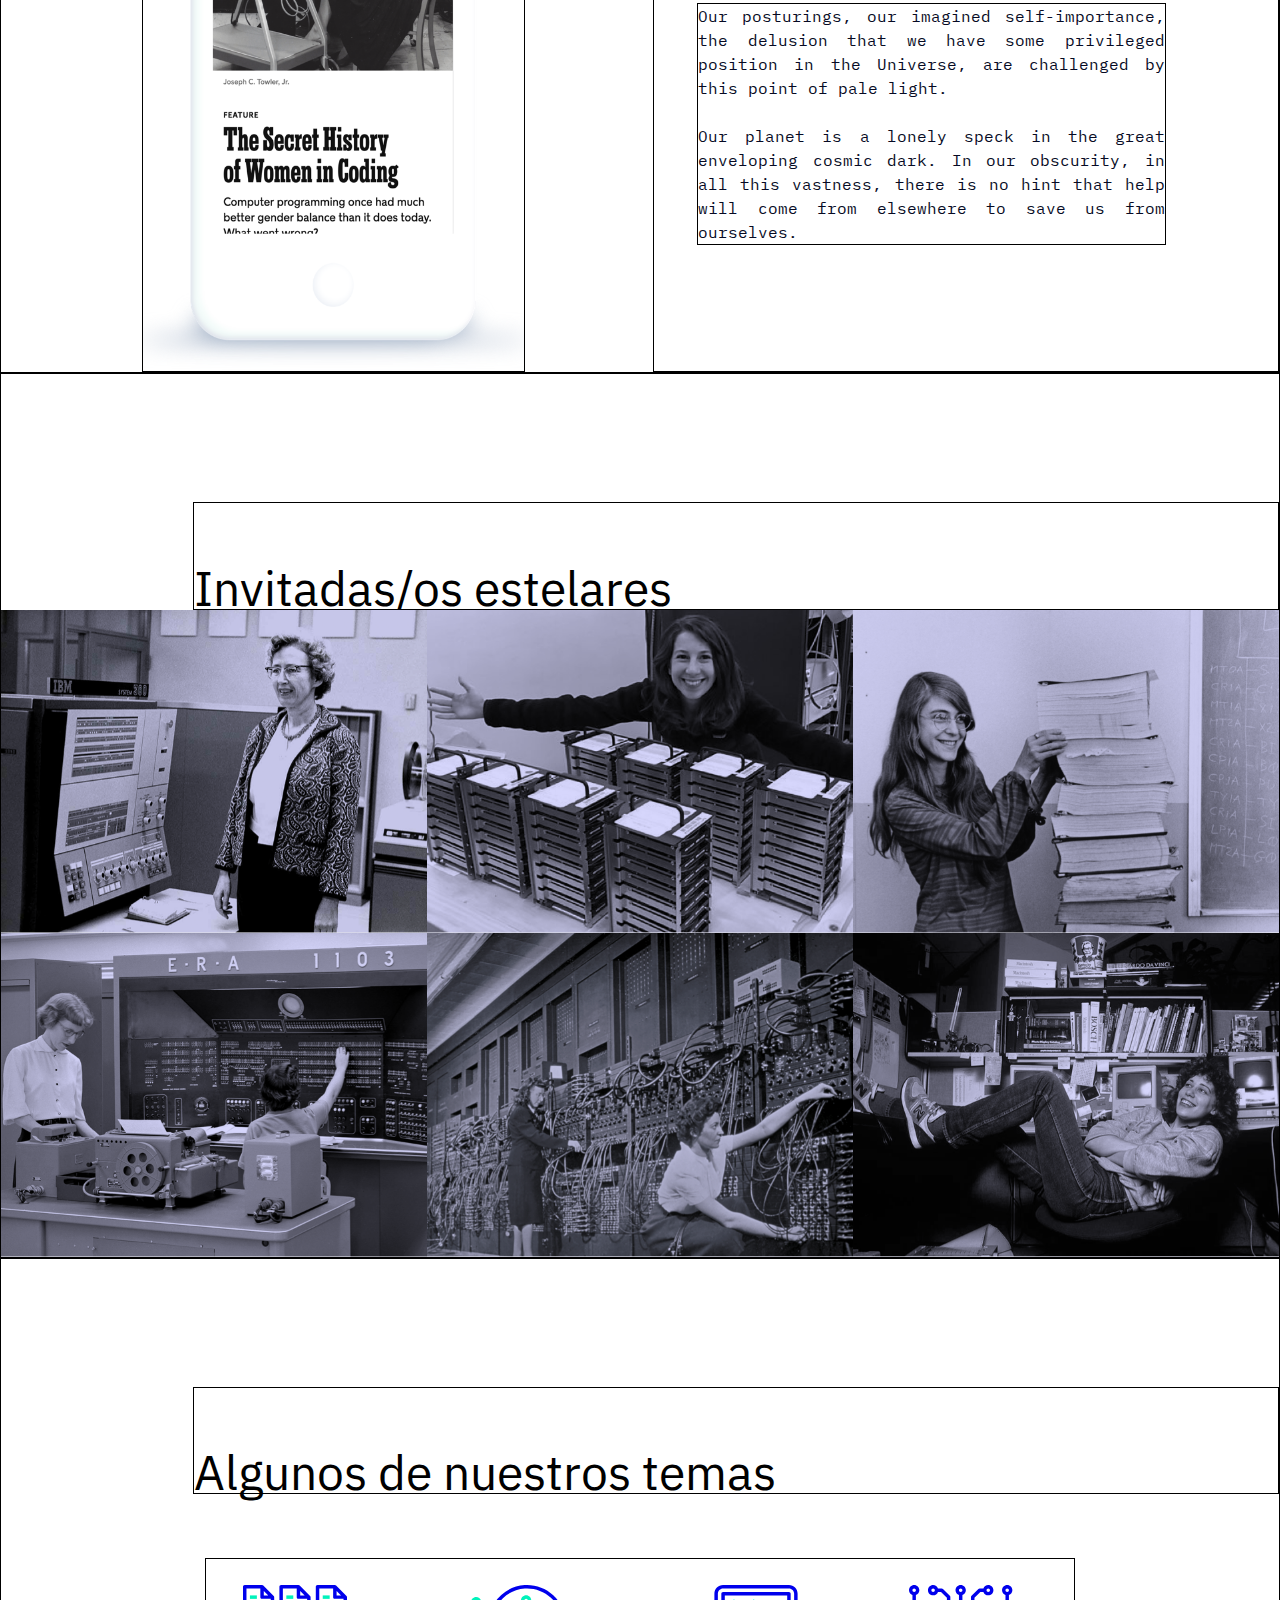
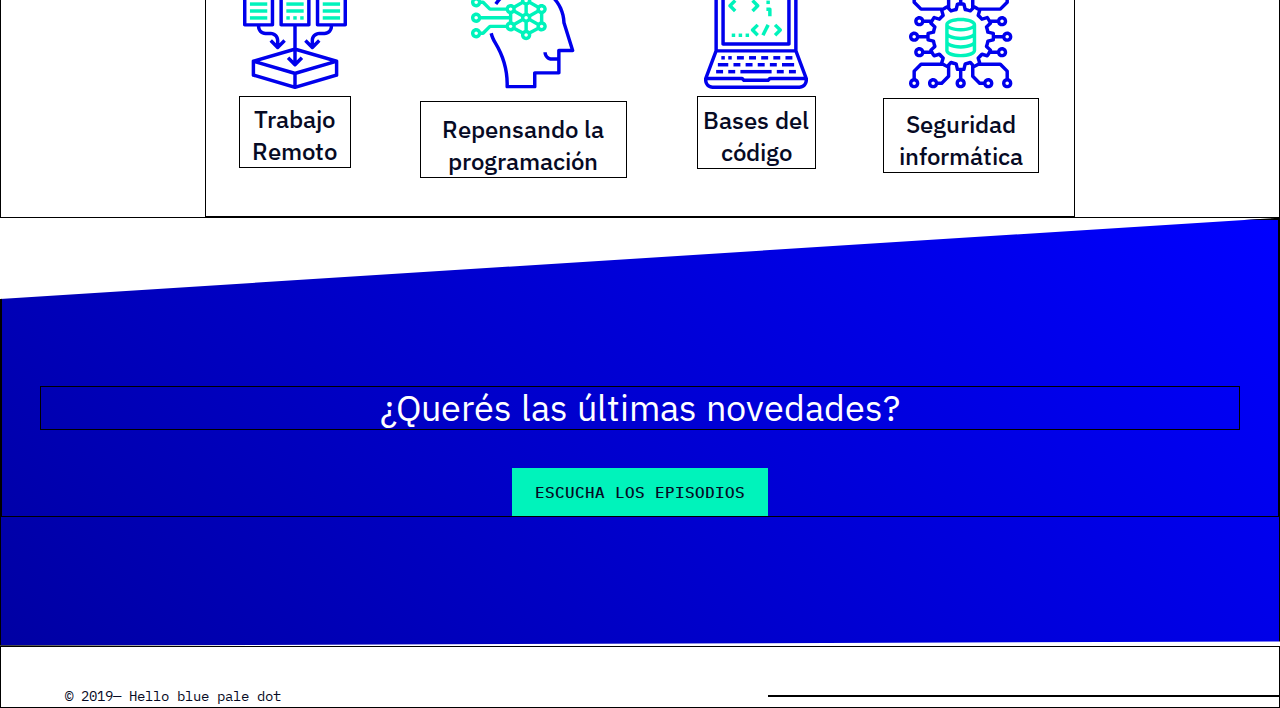
==== commit 7a977718: "refactor footer" ====
--- a/index.html
+++ b/index.html
@@ -21,8 +21,8 @@
                   <ul>
                     <li><a href="#episodies">EPISODIOS</a></li>
                     <li><a href="#about_us">NOSOTROS</a></li>
-                    <li><a href="#lnkguests" >ENTREVISTAS</a></li>
-                    <li><a href="#lnkTopics">TÓPICOS</a></li>
+                    <li><a href="#guests" >ENTREVISTAS</a></li>
+                    <li><a href="#topics">TÓPICOS</a></li>
                   </ul>
             </div>
          </nav>
@@ -54,6 +54,7 @@
          <section id="about_us">
            <div class="container"> 
               <img class="img" src="Images/phone.png" alt="phone"/>
+            <a id="lnkabout_us"></a>
             <div id="information_about_us">
               <h2>De dónde venimos</h2>
               <p>Our posturings, our imagined self-importance, the delusion that we have some privileged position in the Universe, are challenged by this point of pale light. 
@@ -103,19 +104,22 @@
          <section id="news">
            <div class="container">
             <h3>¿Querés las últimas novedades?</h3>
-            <button class="button"><a href="#lnkepisodies">ESCUCHA LOS EPISODIOS</a></button>
+            <button class="button"><a href="#episodies">ESCUCHA LOS EPISODIOS</a></button>
            </div>
          </section>
 
+         <a id="lnksocialNetworks"></a>
          <footer class="socialNetworks">
-          <p>© 2019— Hello blue pale dot</p>
-          <div class="social_icons">
-            <a href="https://open.spotify.com/user/12134467668?si=Pu_wbfTgTLyj0_R4o-F66Q" target="_blank"><i class="fab fa-spotify"></i></a>
-            <a href="https://www.instagram.com/jennymv94/" target="_blank"><i class="fab fa-instagram" aria-hidden="true"></i></a>
-            <a href="https://twitter.com/jennymv94?s=08" target="_blank"><i class="fab fa-twitter" aria-hidden="true"></i></a>
-            <a href="https://www.facebook.com/JennyMorenoVallejo08/" target="_blank"><i class="fab fa-facebook" aria-hidden="true"></i></a>
-            <a href="https://web.telegram.org/#/login" target="_blank"><i class="fab fa-telegram" aria-hidden="true"></i></a>
-          </div>
+           <div class="container">
+            <p>© 2019— Hello blue pale dot</p>
+            <div class="social_icons">
+              <a href="https://open.spotify.com/user/12134467668?si=Pu_wbfTgTLyj0_R4o-F66Q" target="_blank"><i class="fab fa-spotify"></i></a>
+              <a href="https://www.instagram.com/jennymv94/" target="_blank"><i class="fab fa-instagram" aria-hidden="true"></i></a>
+              <a href="https://twitter.com/jennymv94?s=08" target="_blank"><i class="fab fa-twitter" aria-hidden="true"></i></a>
+              <a href="https://www.facebook.com/JennyMorenoVallejo08/" target="_blank"><i class="fab fa-facebook" aria-hidden="true"></i></a>
+              <a href="https://web.telegram.org/#/login" target="_blank"><i class="fab fa-telegram" aria-hidden="true"></i></a>
+            </div>
+           </div>
         </footer> 
       </main>
     </body>
--- a/Styles/styles.css
+++ b/Styles/styles.css
@@ -86,8 +86,8 @@
   width: 100%;
   padding: 10px 5%;
   border: #000000 1px solid;
-  /*background-color: #FFFFFF;
-  z-index: 1;*/
+  background-color: #FFFFFF;
+  z-index: 1;
 }
 
 header .logo {
@@ -334,6 +334,31 @@
   margin: 5%;
 }
 
+/*FOOTER*/
+.socialNetworks .container {
+  display: flex;
+  flex-direction: column;
+  align-items: center;
+}
+
+.socialNetworks p {
+  font-size: 0.875em;
+  text-align: center;
+  font-weight: 400;
+}
+
+.socialNetworks .social_icons {
+  display: flex;
+  flex-direction: row;
+  justify-content: space-between;
+  padding: 6% 13% 0% 13%;
+  width: 100%;
+}
+
+.socialNetworks i {
+  color: #000000;
+}
+
 /*MEDIAQUERIES*/
 /*TABLET*/
 @media (min-width: 768px) {
@@ -391,7 +416,6 @@
   }
 
   /*ABOUT AS*/
-
   #about_us .container {
     display: flex;
     flex-direction: row;
@@ -474,6 +498,25 @@
   #news .button{
     width: 30%;
     margin: 0% 33% 0% 33%;
+  }
+
+  /*FOOTER*/
+  .socialNetworks .container {
+    display: flex;
+    flex-direction: row;
+    justify-content: space-between;
+    padding-top:3%;
+    border: #000000 1px solid;
+  }
+
+  .socialNetworks p {
+    margin: 0% 4% 0% 4%;
+  }
+
+  .socialNetworks .social_icons {
+    padding: 0% 7% 0% 7%;
+    width: 40%;
+    border: #000000 1px solid;
   }
   
 }
@@ -659,5 +702,24 @@
     align-items: center;
   }
 
-}
-
+/*FOOTER*/
+.socialNetworks .container {
+  display: flex;
+  flex-direction: row;
+  justify-content: space-between;
+  padding-top:3%;
+  border: #000000 1px solid;
+}
+
+.socialNetworks p {
+  margin: 0% 5% 0% 5%;
+}
+
+.socialNetworks .social_icons {
+  padding: 0% 7% 0% 7%;
+  width: 40%;
+  border: #000000 1px solid;
+}
+
+}
+
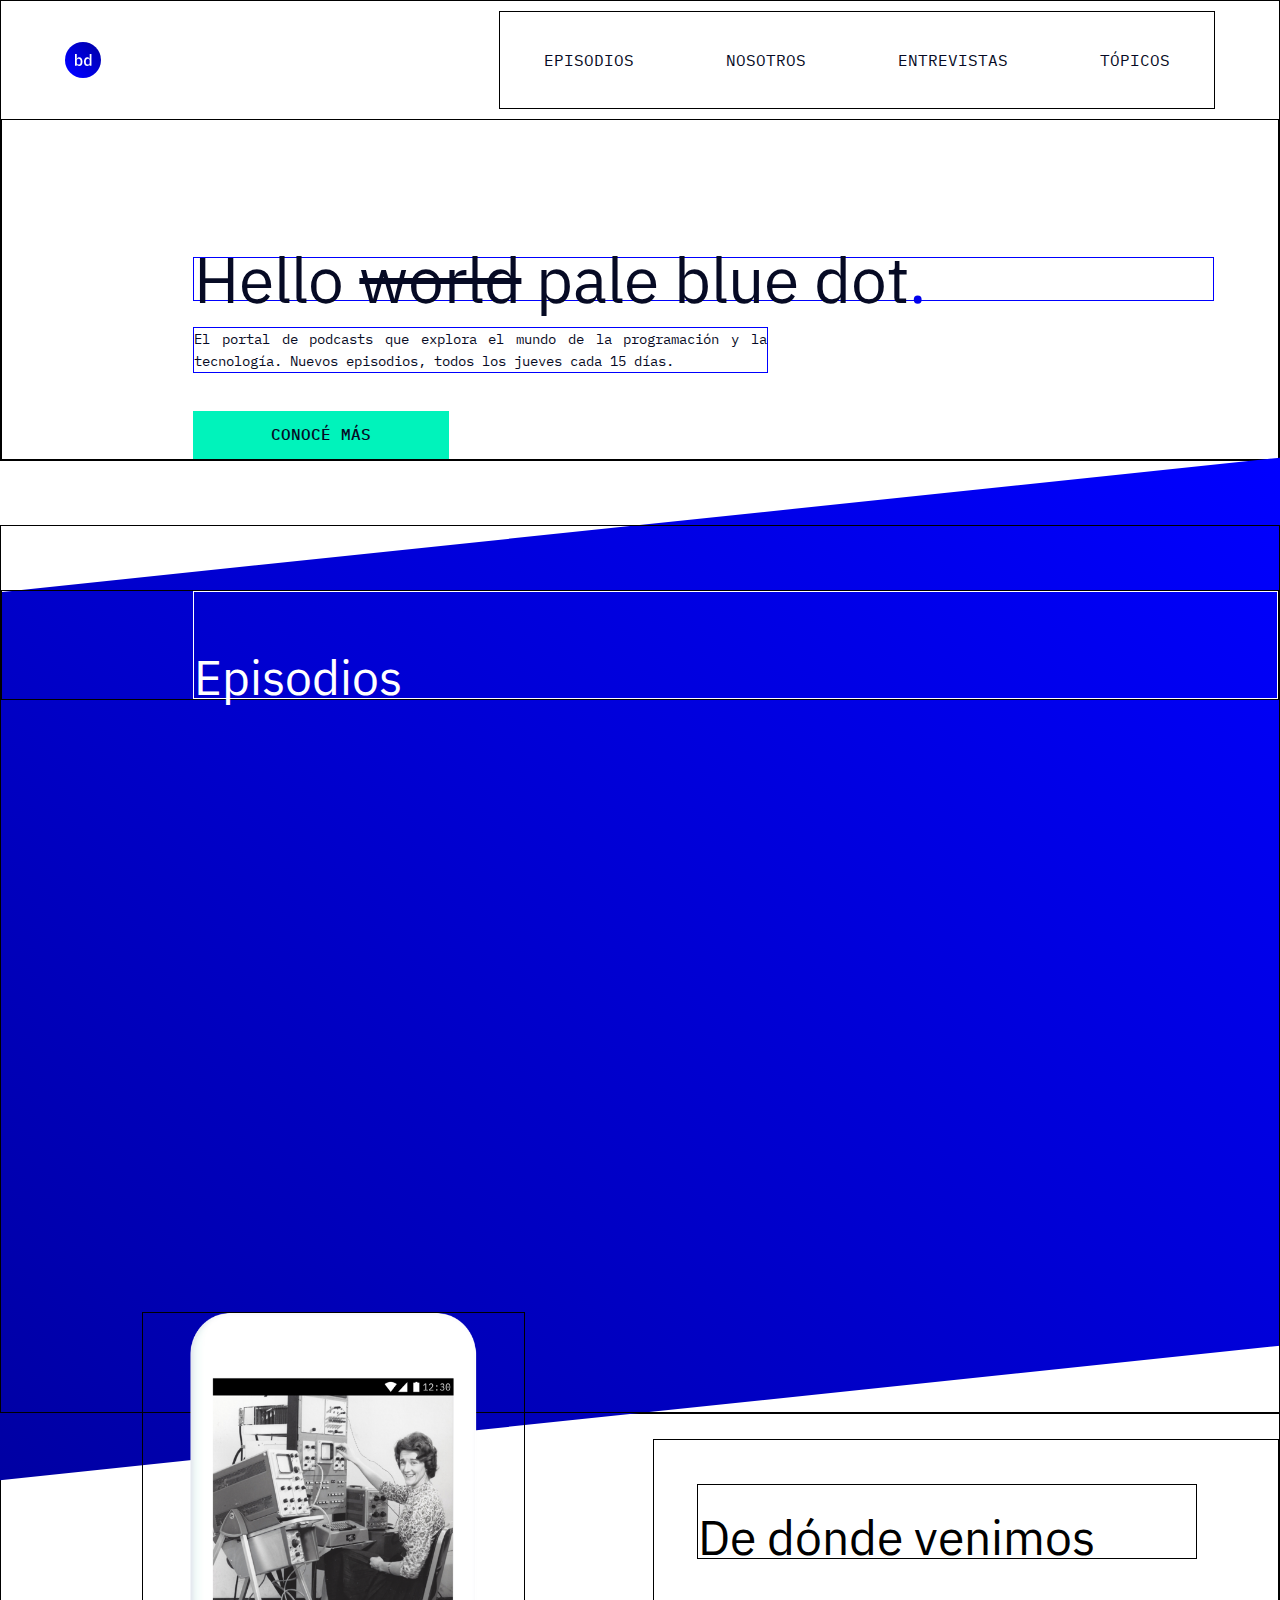
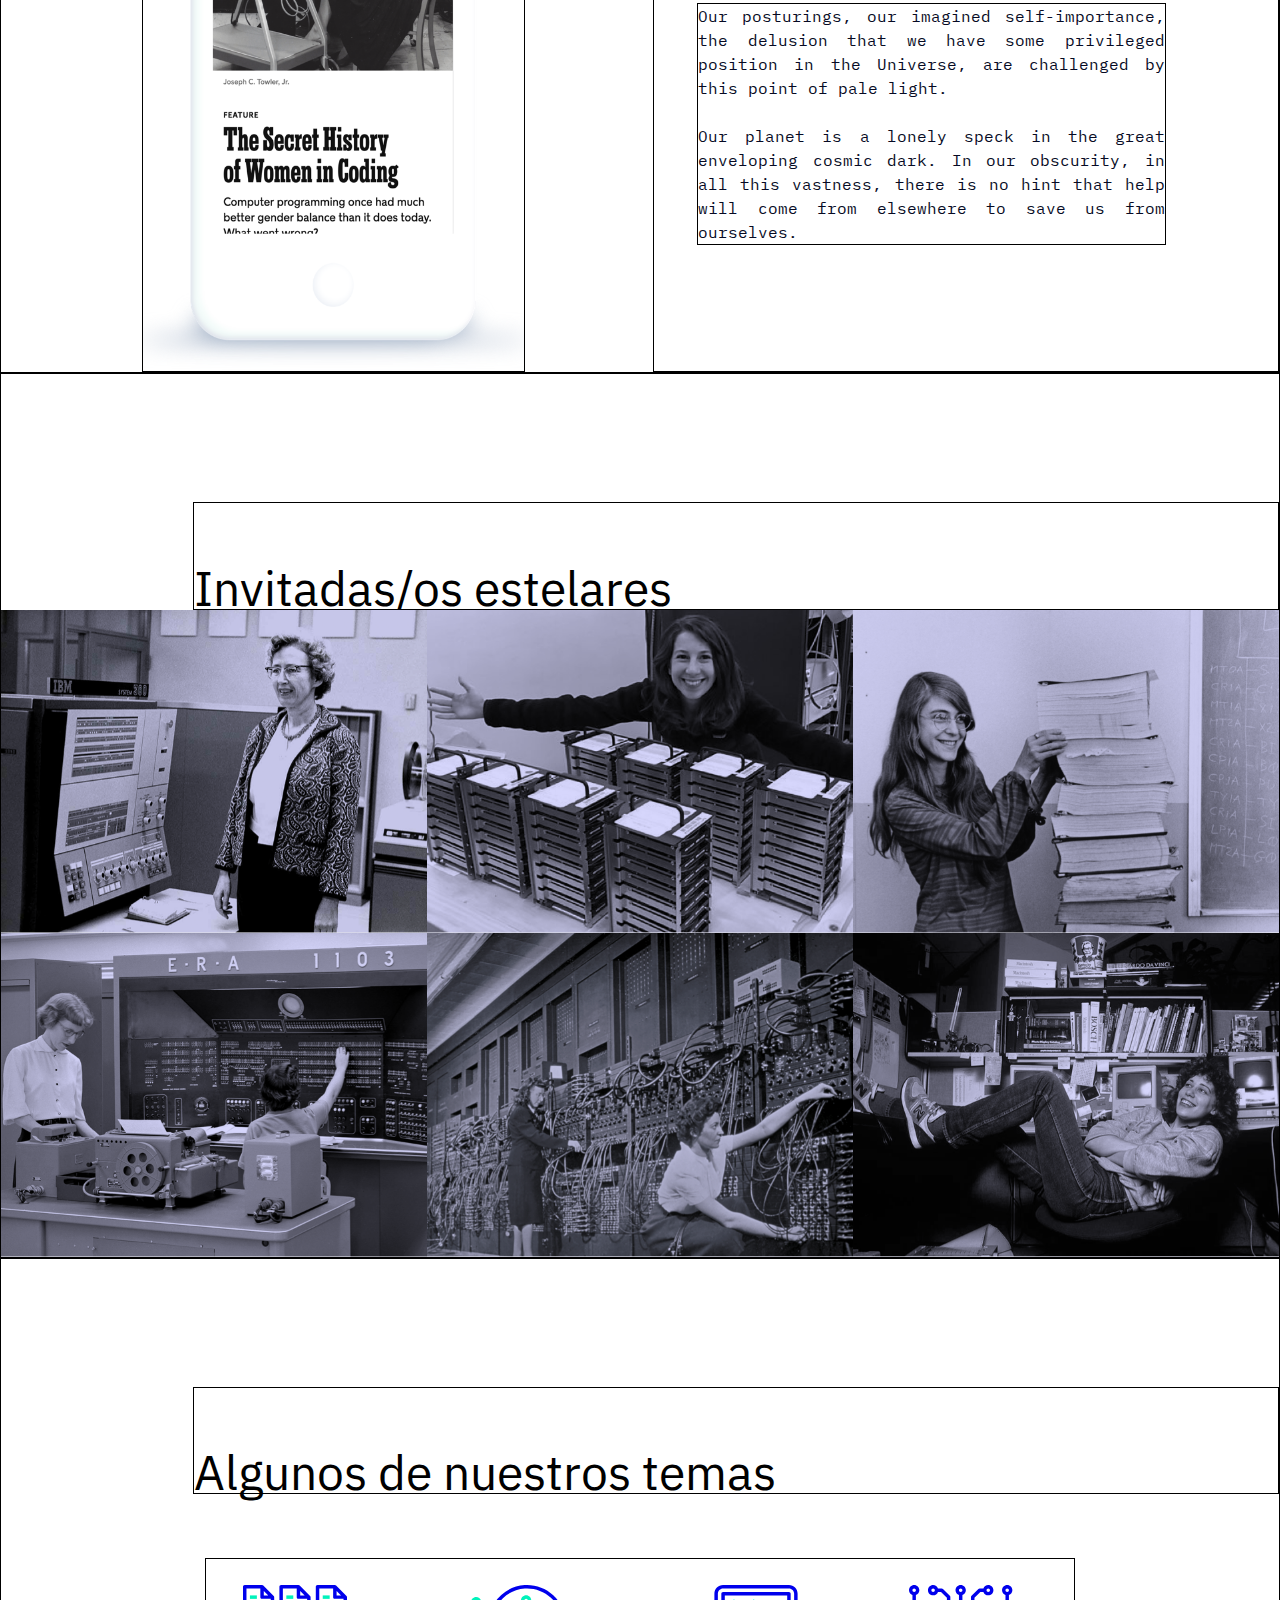
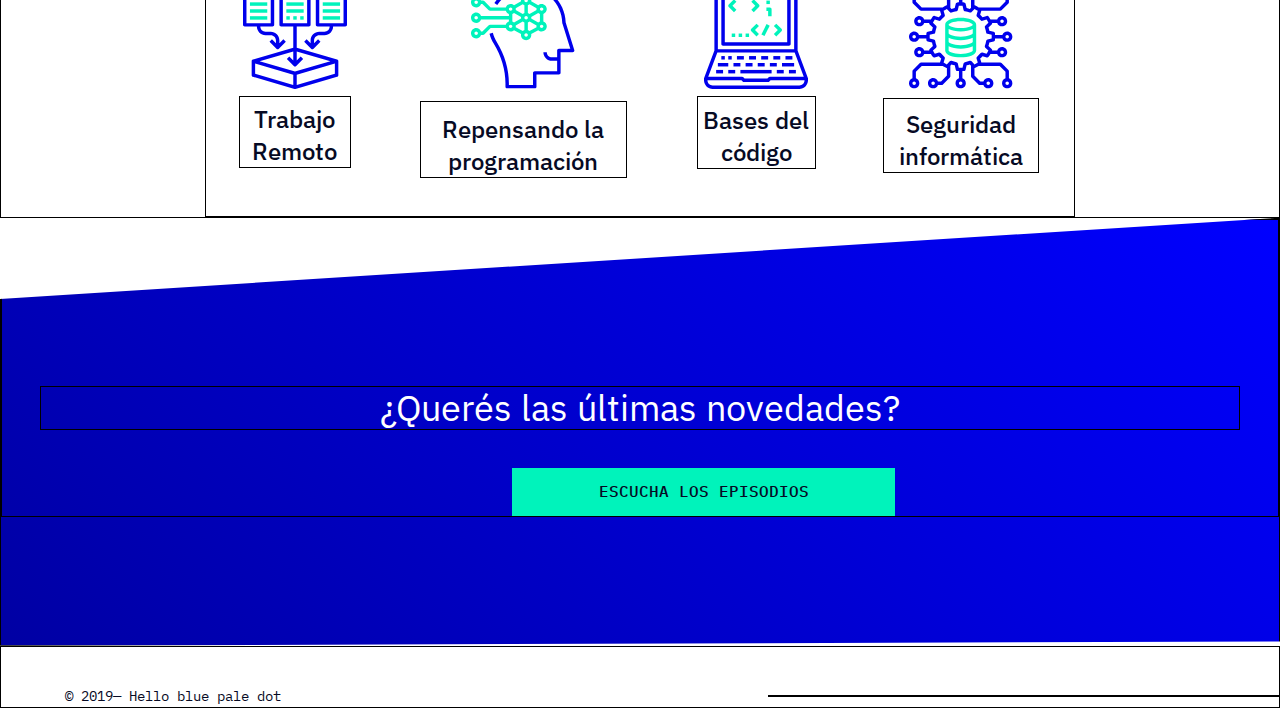
==== commit 20b83c64: "Cambio Botón" ====
--- a/index.html
+++ b/index.html
@@ -5,7 +5,7 @@
         <meta name="viewport" content="width=device-width,initial-scale=1.0">
         <link rel="stylesheet" href="Styles/styles.css"/>
         <link rel="stylesheet" href="https://use.fontawesome.com/releases/v5.8.1/css/all.css" integrity="sha384-50oBUHEmvpQ+1lW4y57PTFmhCaXp0ML5d60M1M7uH2+nqUivzIebhndOJK28anvf" crossorigin="anonymous">
-        <title>PodCast</title>   
+        <title>PodCast Channel</title>   
     </head>
 
     <body>
@@ -33,7 +33,7 @@
               <h1>Hello <span id="spanWorld">world</span> pale blue dot<span id="dot">.</span></h1>
               <p id="pmobile">Un podcast que explora el mundo de la programación. Nuevos episodios, todos los jueves cada 15 días.</p>
               <p id="pweb">El portal de podcasts que explora el mundo de la programación y la tecnología. Nuevos episodios, todos los jueves cada 15 días.</p>
-              <button class="button"><a href="#lnksocialNetworks">CONOCÉ MÁS</a></button>
+              <div class="button"><a href="#lnksocialNetworks">CONOCÉ MÁS</a></div>
             </div>
          </section>
 
@@ -104,7 +104,7 @@
          <section id="news">
            <div class="container">
             <h3>¿Querés las últimas novedades?</h3>
-            <button class="button"><a href="#episodies">ESCUCHA LOS EPISODIOS</a></button>
+            <div class="button"><a href="#episodies">ESCUCHA LOS EPISODIOS</a></div>
            </div>
          </section>
 
--- a/Styles/styles.css
+++ b/Styles/styles.css
@@ -44,6 +44,7 @@
   letter-spacing: 0;
   text-align: center;
   border: none;
+  padding: 5%;
 }
 
 .button a {
@@ -125,6 +126,11 @@
   text-decoration: line-through;
 }
 
+li a:hover{
+  text-decoration: line-through;
+  color: #00F3BB ;
+}
+
 header nav .menu .menu-btn:checked ~ ul {
   height: auto;
   transition: flex-basis 500ms ease-in-out;
@@ -208,7 +214,6 @@
   display: grid;
   grid-template-rows: repeat(4, 1fr);
   justify-content: center;
-  /*margin: 10%;*/
   margin: 10% 10% 30% 10%
 }
 
@@ -389,6 +394,7 @@
   }
   
   #home .button {
+    padding: 2%;
     margin: 3% 0% 0% 10%;
     width: 30%;
   }
@@ -496,7 +502,8 @@
   }
   
   #news .button{
-    width: 30%;
+    padding: 2%;
+    width: 40%;
     margin: 0% 33% 0% 33%;
   }
 
@@ -548,11 +555,7 @@
     color: #060A24; 
   }
 
-  li a:hover{
-    text-decoration: line-through;
-    color: #00F3BB ;
-  }
-
+ 
   li a:active{
     text-decoration: line-through;
     color: rgba(6,10,36,0.56);
@@ -591,6 +594,7 @@
     color:#0000EC;
   }
   #home .button {
+    padding: 1%;
     margin: 3% 0% 0% 15%;
     width: 20%;
   }
@@ -697,7 +701,8 @@
   }
 
   #news .button{
-    width: 20%;
+    padding: 1%;
+    width: 30%;
     margin: 0% 40% 0% 40%;
     align-items: center;
   }
@@ -722,4 +727,9 @@
 }
 
 }
-
+@media screen and (prefers-color-scheme: dark) {
+  .socialNetworks i {
+    color: #FFFFFF;
+  }
+}
+
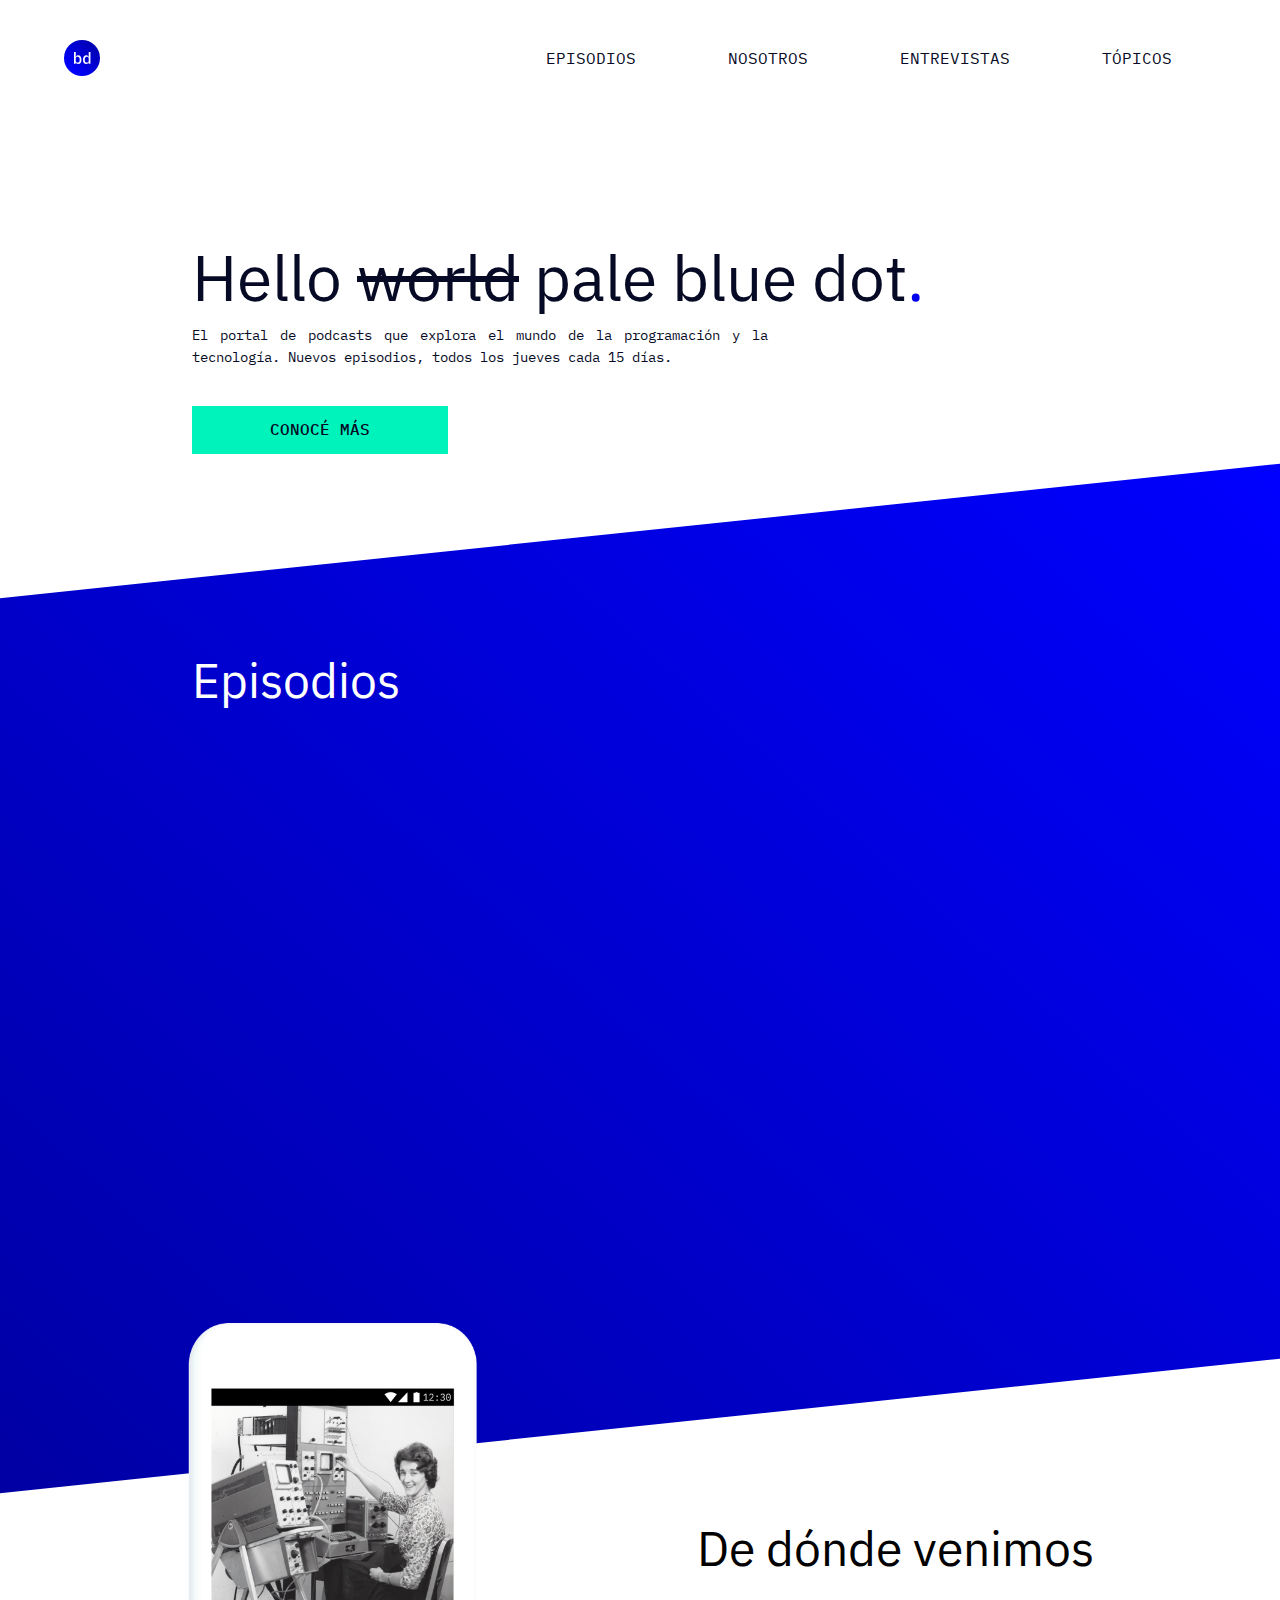
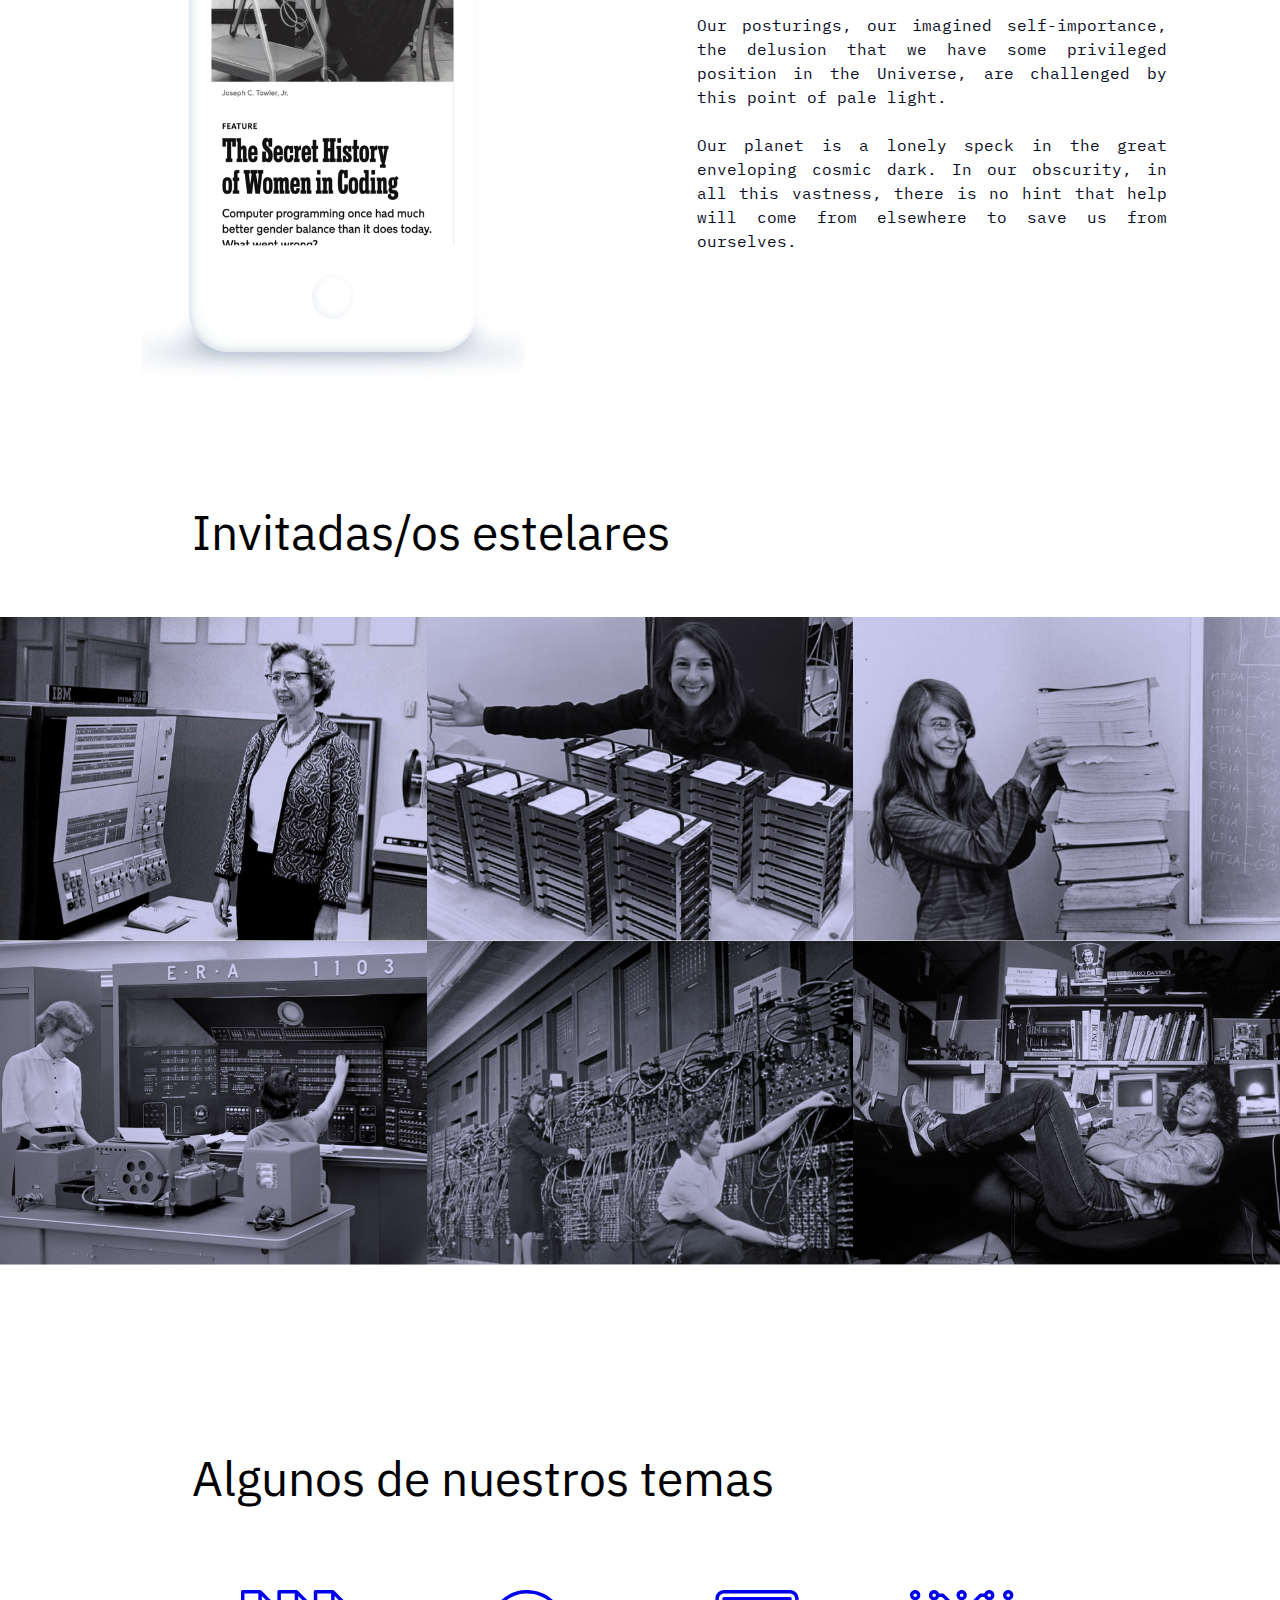
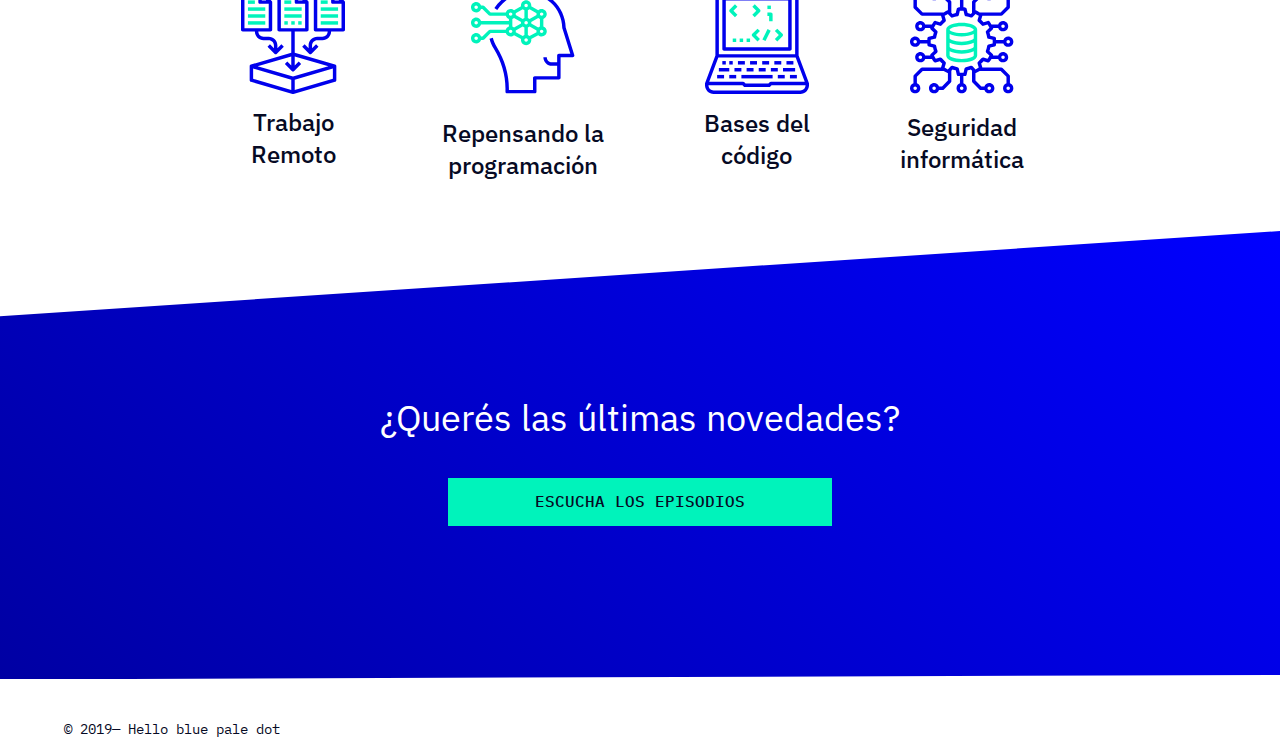
==== commit 52ef3395: "Ajuste hover botones" ====
--- a/index.html
+++ b/index.html
@@ -33,7 +33,7 @@
               <h1>Hello <span id="spanWorld">world</span> pale blue dot<span id="dot">.</span></h1>
               <p id="pmobile">Un podcast que explora el mundo de la programación. Nuevos episodios, todos los jueves cada 15 días.</p>
               <p id="pweb">El portal de podcasts que explora el mundo de la programación y la tecnología. Nuevos episodios, todos los jueves cada 15 días.</p>
-              <div class="button"><a href="#lnksocialNetworks">CONOCÉ MÁS</a></div>
+              <div class="button"><a class="btn" href="#lnksocialNetworks">CONOCÉ MÁS</a></div>
             </div>
          </section>
 
@@ -104,7 +104,7 @@
          <section id="news">
            <div class="container">
             <h3>¿Querés las últimas novedades?</h3>
-            <div class="button"><a href="#episodies">ESCUCHA LOS EPISODIOS</a></div>
+            <div class="button"><a class="btn" href="#episodies">ESCUCHA LOS EPISODIOS</a></div>
            </div>
          </section>
 
--- a/Styles/styles.css
+++ b/Styles/styles.css
@@ -14,7 +14,8 @@
   width: 100%;
   height: auto;
   padding-top: 10%;
-  border: #000000 1px solid;
+  padding-bottom: 1%;
+  /*border: #000000 1px solid;*/
 }
 
 p {
@@ -36,6 +37,10 @@
 }
 
 .button {
+  display: flex;
+}
+
+.button .btn {
   height:3em;
   font-family: 'IBM Plex Mono', monospace;
   font-weight: 500;
@@ -45,14 +50,14 @@
   text-align: center;
   border: none;
   padding: 5%;
-}
-
-.button a {
   text-decoration: none;
   color: #060A24;
-}
-
-button:hover {
+  flex-grow: 10;
+}
+
+
+
+.button .btn:hover {
   color :#FFFFFF;
   background: #00F0B8; 
   background: -webkit-linear-gradient(to left, #0000FE, #00F0B8);
@@ -86,7 +91,7 @@
   align-items: center;
   width: 100%;
   padding: 10px 5%;
-  border: #000000 1px solid;
+  /*border: #000000 1px solid;*/
   background-color: #FFFFFF;
   z-index: 1;
 }
@@ -108,7 +113,7 @@
   background: #0000EC;
   height: 0px;
   top: 44px;
-  border: #000000 1px solid;
+  /*border: #000000 1px solid;*/
 }
 
 li a {
@@ -151,19 +156,19 @@
   flex-direction: column;
   width: 100%;
   height: auto;
-  border: #000000 1px solid;
+  /*border: #000000 1px solid;*/
 }
 
 #home h1 {
   width: 80%;
   margin: 5%;
   padding-top: 5%;
-  border: #000000 1px solid;
+  /*border: #000000 1px solid;*/
 }
 
 #home p {
   margin: 5%;
-  border: #000000 1px solid;
+  /*border: #000000 1px solid;*/
 }
 
 #home #pweb {
@@ -178,9 +183,9 @@
   text-decoration: line-through;
 }
 
-#home .button{
+#home .btn{
   width: 90%;
-  margin: 5% ;
+  margin: 5%;
 }
 
 /*EPISODIES*/
@@ -200,14 +205,14 @@
 
 #episodies .tittleEpisodes {
   width: 100%;
-  border: #000000 1px solid;
+  /*border: #000000 1px solid;*/
 }
 
 #episodies h2 {
   margin: 5%;
   padding-top: 5%;
   color: #FFFFFF;
-  border: #000000 1px solid;
+  /*border: #000000 1px solid;*/
 }
 
 .frames {
@@ -230,19 +235,19 @@
   flex-direction: column;
   justify-content: center;
   width: 100%;
-  border: #000000 1px solid;
+  /*border: #000000 1px solid;*/
 }
 
 #about_us h2 {
   width: 80%;
   margin: 5%;
   padding-top: 5%;
-  border: #000000 1px solid;
+  /*border: #000000 1px solid;*/
 }
 
 #about_us p {
   margin: 5%;
-  border: #000000 1px solid;
+  /*border: #000000 1px solid;*/
 }
 
 .img {
@@ -256,13 +261,13 @@
   display: flex;
   flex-direction: column;
   width: 100%;
-  border: #000000 1px solid;
+  /*border: #000000 1px solid;*/
 }
 
 #guests h2 {
   margin: 5%;
   padding-top: 5%;
-  border: #000000 1px solid;
+  /*border: #000000 1px solid;*/
 }
 
 .grid_images {
@@ -281,19 +286,19 @@
   display: flex;
   flex-direction: column;
   width: 100%;
-  border: #000000 1px solid;
+  /*border: #000000 1px solid;*/
 }
 
 #topics h2 {
   margin: 5%;
   padding-top: 5%;
-  border: #000000 1px solid;
+  /*border: #000000 1px solid;*/
 }
 
 #topics h3 {
   margin: 3%;
   padding-top: 3%;
-  border: #000000 1px solid;
+  /*border: #000000 1px solid;*/
 }
 
 #topics .topic_icons {
@@ -312,8 +317,9 @@
 /*NEWS*/
 #news .container {
   padding-top: 20%;
-  border: #000000 1px solid;
+  /*border: #000000 1px solid;*/
   margin: 0% 0% 20% 0%;
+ 
 }
 
 #news {
@@ -321,7 +327,8 @@
  -webkit-clip-path:  polygon(0 19%, 100% 0, 100% 99%, 0% 100%);
  -ms-clip-path:  polygon(0 19%, 100% 0, 100% 99%, 0% 100%);
   clip-path: polygon(0 19%, 100% 0, 100% 99%, 0% 100%);
-  border: #000000 1px solid;
+  /*border: #000000 1px solid;*/
+  padding-bottom: 1%; 
 }
 
 #news h3 {
@@ -331,10 +338,10 @@
   text-align: center;
   color: #FFFFFF;
   margin: 3%;
-  border: #000000 1px solid;
-}
-
-#news .button{
+  /*border: #000000 1px solid;*/
+}
+
+#news .btn{
   width: 90%;
   margin: 5%;
 }
@@ -372,12 +379,12 @@
   #home h1 {
     margin: 0% 0% 0% 10%;
     padding-top: 0%;
-    border:red 1px solid;
+    /*border:red 1px solid;*/
   }
 
   #home p {
     margin: 2% 0% 0% 10%;
-    border: red 1px solid;
+    /*border: red 1px solid;*/
     width: 70%;
   }
 
@@ -393,17 +400,24 @@
     color:#0000EC;
   }
   
-  #home .button {
+  #home .btn {
     padding: 2%;
-    margin: 3% 0% 0% 10%;
+    margin: 3% 65% 0% 10%;
     width: 30%;
   }
+
+  /*#home .btn{
+    padding: 1%;
+    width: 30%;
+    margin: 3% 65% 0% 15%
+  }*/
+
 
    /*EPISODIES*/
    #episodies h2 {
     font-size: 3em;
     margin: 0% 0% 0% 10%;
-    border:white 1px solid;
+    /*border:white 1px solid;*/
   }
 
   #episodies .container {
@@ -425,7 +439,7 @@
   #about_us .container {
     display: flex;
     flex-direction: row;
-    border: #000000 1px solid;
+    /*border: #000000 1px solid;*/
     padding-top: 2%;
   }
 
@@ -434,33 +448,38 @@
     height: 40%;
     position: relative;
     margin: -11% 0% 0% 5%;
-    border: #000000 1px solid;
+    /*border: #000000 1px solid;*/
   }
 
   #about_us h2 {
     margin: 7%;
     font-size: 3em;
-    border: #000000 1px solid;
+    /*border: #000000 1px solid;*/
+  }
+
+  #information_about_us{
+    margin: 0% 0% 0% 5%;
+    width: 100%;
+    /*border: #000000 1px solid;*/
   }
 
   #about_us p {
     width: 75%;
     margin: 7%;
-    border: #000000 1px solid;
+    /*border: #000000 1px solid;*/
     font-size: 1em;
     line-height: 24px;
   }
 
-  #information_about_us{
-    margin: 0% 0% 0% 5%;
-    width: 100%;
-    border: #000000 1px solid;
-  }
-
   /*GUESTS*/
+  #guests .container {
+    padding-top: 5%;
+  }
+
   #guests h2 {
     margin: 0% 0% 0% 10%;
-     border: #000000 1px solid;
+    padding: 0% 0% 5% 0%;
+    /*border: #000000 1px solid;*/
   }
   
   .grid_images {
@@ -468,22 +487,26 @@
   }
 
   /*TOPICS*/
+  #topics .container {
+    padding-top: 0%;
+  }
+
   #topics h2 {
     margin: 0% 0% 0% 10%;
-    border: #000000 1px solid;
+    /*border: #000000 1px solid;*/
   }
 
   #topics .topic_icons {
     display: flex;
     flex-direction: row;
     margin: 5% 10% 0% 10%;
-    border: #000000 1px solid;
+    /*border: #000000 1px solid;*/
   }
 
   #topics h3 {
     margin:5%;
     padding-top: 5%;
-    border: #000000 1px solid;
+    /*border: #000000 1px solid;*/
   }
 
   /*NEWS*/
@@ -498,10 +521,10 @@
     font-weight: 400;
     text-align: center;
     color: #FFFFFF;
-    border: #000000 1px solid;
-  }
-  
-  #news .button{
+    /*border: #000000 1px solid;*/
+  }
+  
+  #news .btn{
     padding: 2%;
     width: 40%;
     margin: 0% 33% 0% 33%;
@@ -513,7 +536,7 @@
     flex-direction: row;
     justify-content: space-between;
     padding-top:3%;
-    border: #000000 1px solid;
+    /*border: #000000 1px solid;*/
   }
 
   .socialNetworks p {
@@ -523,7 +546,7 @@
   .socialNetworks .social_icons {
     padding: 0% 7% 0% 7%;
     width: 40%;
-    border: #000000 1px solid;
+    /*border: #000000 1px solid;*/
   }
   
 }
@@ -573,12 +596,12 @@
   #home h1 {
     font-size: 4em;
     margin: 10% 0% 0% 15%;
-    border:blue 1px solid;
+    /*border:blue 1px solid;*/
   }
 
   #home p {
     margin: 2% 0% 0% 15%;
-    border: blue 1px solid;
+    /*border: blue 1px solid;*/
     width: 45%;
   }
 
@@ -593,16 +616,28 @@
   #home #dot {
     color:#0000EC;
   }
-  #home .button {
+ /* #home .btn {
     padding: 1%;
     margin: 3% 0% 0% 15%;
-    width: 20%;
-  }
+    width: 10%;
+  }*/
+
+  #home .btn{
+    padding: 1%;
+    width: 30%;
+    margin: 3% 65% 0% 15%
+  }
+
+  /*#home .btn{
+    margin: 3% 0% 0% 15%;
+    width: 30%;
+    margin: 5% ;
+  }*/
 
   /*EPISODIES*/
   #episodies h2 {
     margin: 0% 0% 0% 15%;
-    border:white 1px solid;
+    /*border:white 1px solid;*/
   }
   #episodies .container {
     padding-top: 5%;
@@ -623,7 +658,7 @@
   #about_us .container {
     display: flex;
     flex-direction: row;
-    border: #000000 1px solid;
+    /*border: #000000 1px solid;*/
     padding-top: 2%;
   }
 
@@ -632,32 +667,37 @@
     height: 660px;
     position: relative;
     margin: -10% 0% 0% 11%;
-    border: #000000 1px solid;
+    /*border: #000000 1px solid;*/
+  }
+
+  #information_about_us{
+    margin: 0% 0% 0% 10%;
+    width: 100%;
+    /*border: #000000 1px solid;*/
   }
 
   #about_us h2 {
     margin: 7%;
-    border: #000000 1px solid;
+    /*border: #000000 1px solid;*/
   }
 
   #about_us p {
     width: 75%;
     margin: 7%;
-    border: #000000 1px solid;
+    /*border: #000000 1px solid;*/
     font-size: 1em;
     line-height: 24px;
   }
 
-  #information_about_us{
-    margin: 0% 0% 0% 10%;
-    width: 100%;
-    border: #000000 1px solid;
-  }
-
+ 
   /*GUESTS*/
+  #guests .container {
+    padding-top: 9%;
+  }
+
   #guests h2 {
     margin: 0% 0% 0% 15%;
-    border: #000000 1px solid;
+    /*border: #000000 1px solid;*/
   }
 
   .grid_images {
@@ -665,28 +705,32 @@
   }
 
   /*TOPICS*/
+  #topics .container {
+    padding-top: 9%;
+  }
+
   #topics h2 {
     margin: 0% 0% 0% 15%;
-    border: #000000 1px solid;
+    /*border: #000000 1px solid;*/
   }
 
   #topics .topic_icons {
     display: flex;
     flex-direction: row;
     margin: 5% 16% 0% 16%;
-    border: #000000 1px solid;
+    /*border: #000000 1px solid;*/
   }
 
   #topics h3 {
     margin:5%;
     padding-top: 5%;
-    border: #000000 1px solid;
+    /*border: #000000 1px solid;*/
   }
 
   /*NEWS*/
   #news .container {
     padding-top: 10%;
-    border: #000000 1px solid;
+    /*border: #000000 1px solid;*/
     margin: 0% 0% 10% 0%;
   }
 
@@ -697,13 +741,13 @@
     text-align: center;
     color: #FFFFFF;
     margin: 3%;
-    border: #000000 1px solid;
-  }
-
-  #news .button{
+    /*border: #000000 1px solid;*/
+  }
+
+  #news .btn{
     padding: 1%;
     width: 30%;
-    margin: 0% 40% 0% 40%;
+    margin: 0% 35% 0% 35%;
     align-items: center;
   }
 
@@ -713,7 +757,7 @@
   flex-direction: row;
   justify-content: space-between;
   padding-top:3%;
-  border: #000000 1px solid;
+  /*border: #000000 1px solid;*/
 }
 
 .socialNetworks p {
@@ -723,7 +767,7 @@
 .socialNetworks .social_icons {
   padding: 0% 7% 0% 7%;
   width: 40%;
-  border: #000000 1px solid;
+  /*border: #000000 1px solid;*/
 }
 
 }
